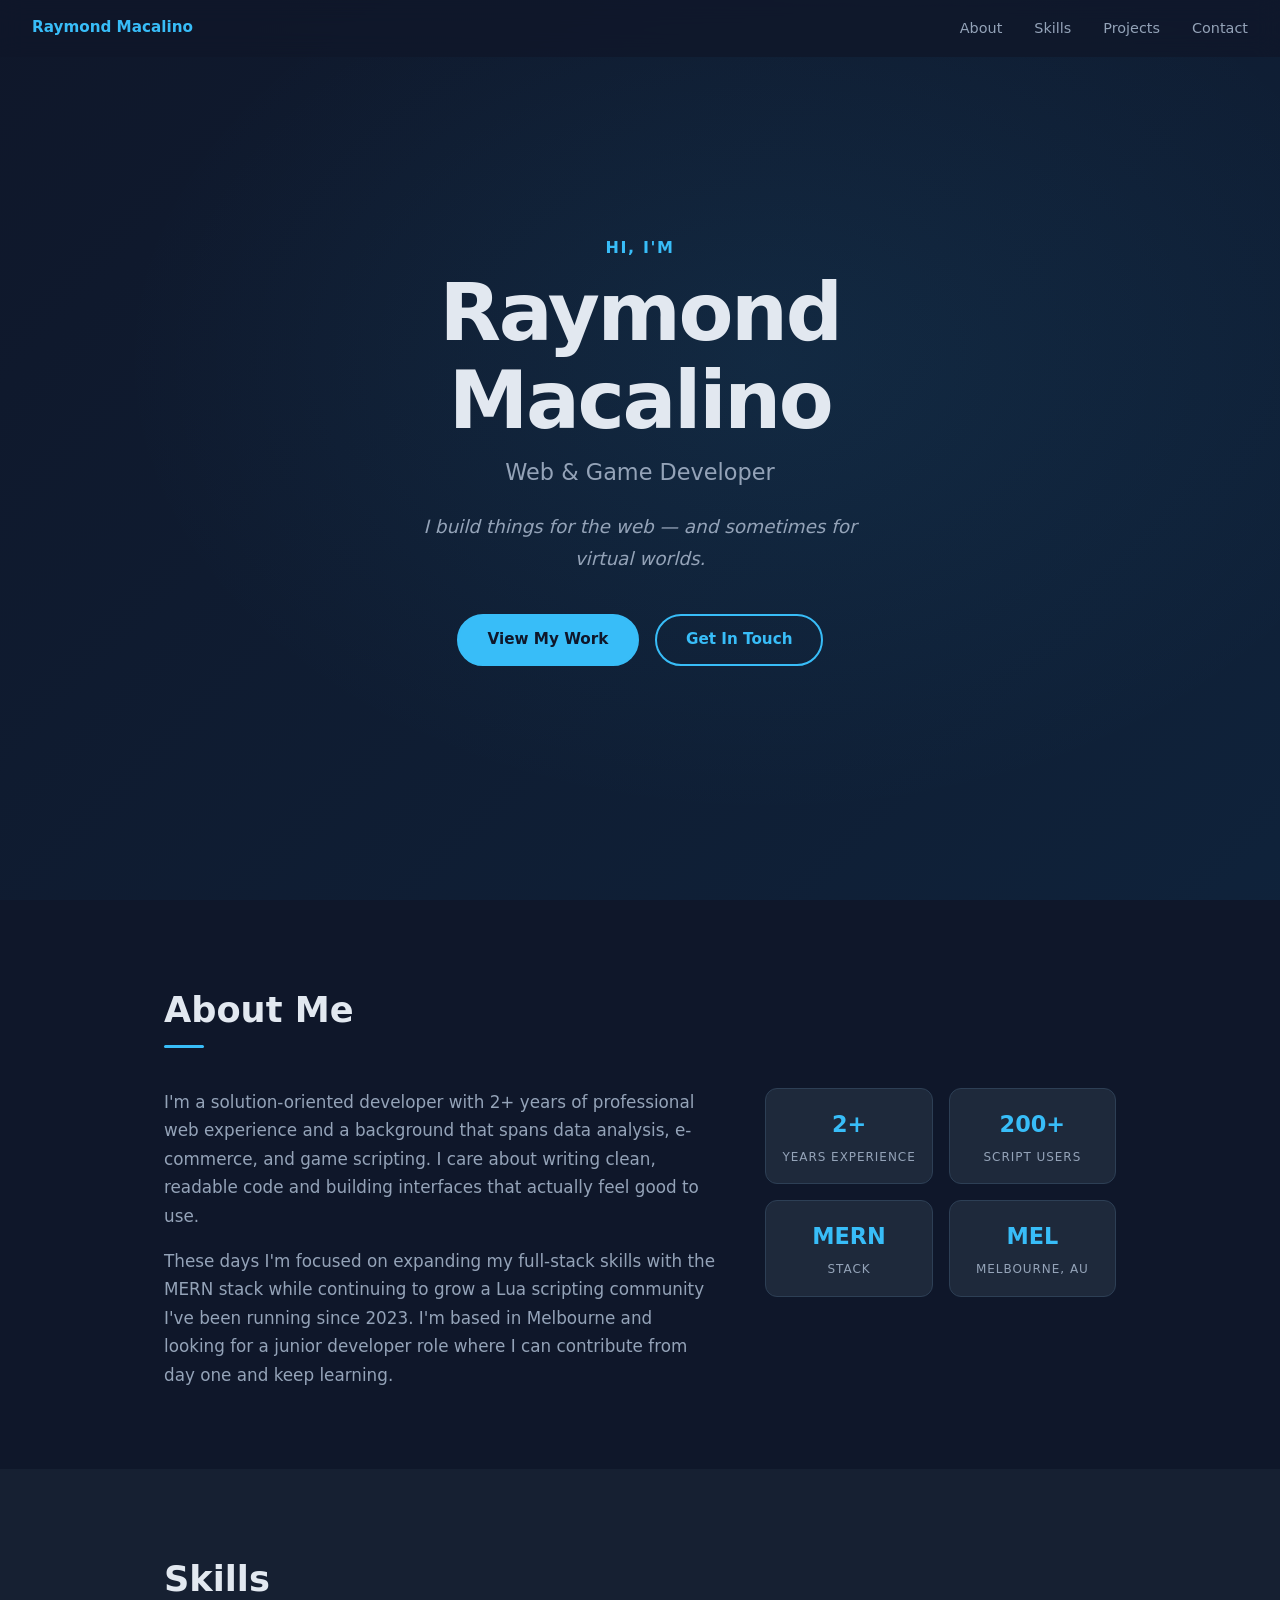
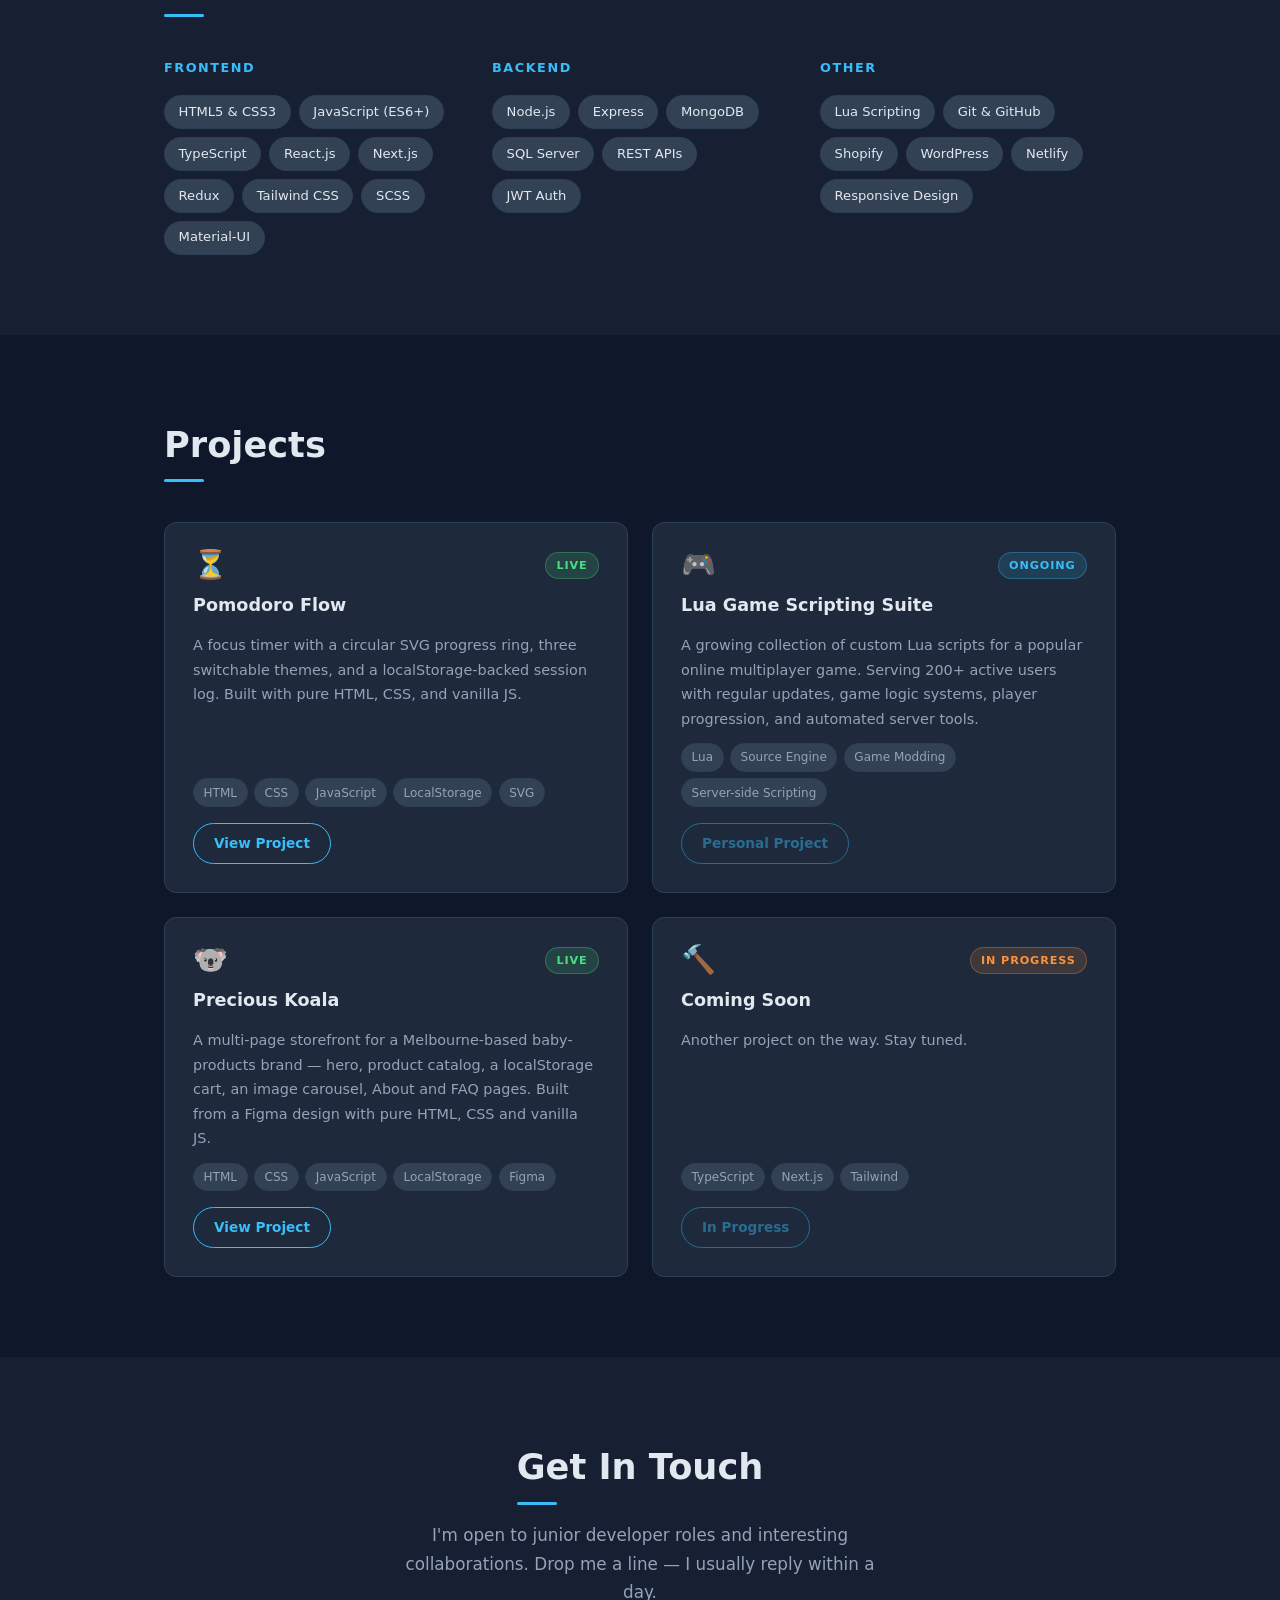
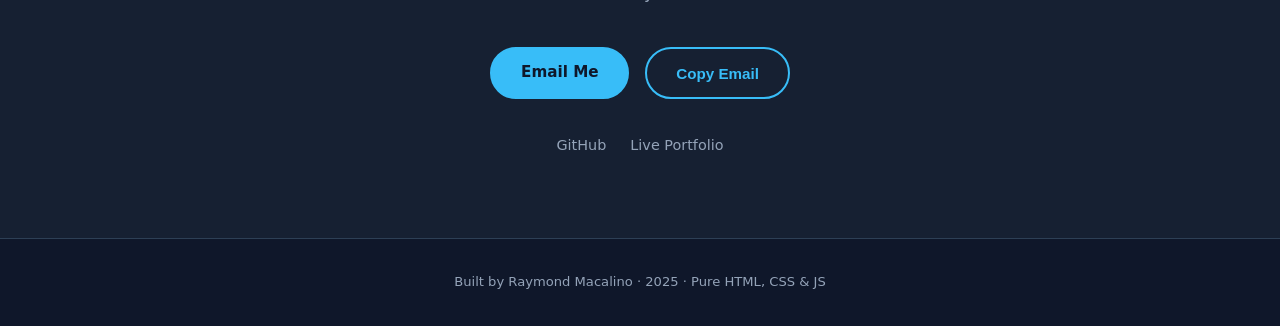
==== index.html @ 97b43cae "Add Precious Koala storefront to projects" ====
<!DOCTYPE html>
<html lang="en">
<head>
  <meta charset="UTF-8" />
  <meta name="viewport" content="width=device-width, initial-scale=1.0" />
  <title>Raymond Macalino — Web & Game Developer</title>
  <link rel="icon" href="data:image/svg+xml,<svg xmlns='http://www.w3.org/2000/svg' viewBox='0 0 100 100'><text y='.9em' font-size='90'>🚀</text></svg>" />
  <link rel="stylesheet" href="style.css" />
</head>
<body>

  <!-- ── Nav ── -->
  <nav id="navbar" aria-label="Primary navigation">
    <span id="nav-name" aria-hidden="true">Raymond Macalino</span>
    <ul role="list">
      <li><a href="#about">About</a></li>
      <li><a href="#skills">Skills</a></li>
      <li><a href="#projects">Projects</a></li>
      <li><a href="#contact">Contact</a></li>
    </ul>
  </nav>

  <!-- ── Hero ── -->
  <section id="hero" aria-label="Introduction">
    <div class="hero-content">
      <p class="hero-eyebrow">Hi, I'm</p>
      <h1>Raymond Macalino</h1>
      <p class="hero-role">Web &amp; Game Developer</p>
      <p class="hero-tagline">I build things for the web — and sometimes for virtual worlds.</p>
      <div class="hero-ctas">
        <a href="#projects" class="btn btn-primary">View My Work</a>
        <a href="#contact" class="btn btn-outline">Get In Touch</a>
      </div>
    </div>
  </section>

  <!-- ── About ── -->
  <section id="about" aria-label="About me">
    <div class="container">
      <h2 class="section-title">About Me</h2>
      <div class="about-grid reveal">
        <div class="about-text">
          <p>
            I'm a solution-oriented developer with 2+ years of professional web experience and a
            background that spans data analysis, e-commerce, and game scripting. I care about
            writing clean, readable code and building interfaces that actually feel good to use.
          </p>
          <p>
            These days I'm focused on expanding my full-stack skills with the MERN stack while
            continuing to grow a Lua scripting community I've been running since 2023. I'm based in
            Melbourne and looking for a junior developer role where I can contribute from day one
            and keep learning.
          </p>
        </div>
        <ul class="about-stats" role="list" aria-label="Quick facts">
          <li><span class="stat-value">2+</span><span class="stat-label">Years Experience</span></li>
          <li><span class="stat-value">200+</span><span class="stat-label">Script Users</span></li>
          <li><span class="stat-value">MERN</span><span class="stat-label">Stack</span></li>
          <li><span class="stat-value">MEL</span><span class="stat-label">Melbourne, AU</span></li>
        </ul>
      </div>
    </div>
  </section>

  <!-- ── Skills ── -->
  <section id="skills" aria-label="Technical skills">
    <div class="container">
      <h2 class="section-title">Skills</h2>
      <div class="skills-grid reveal-group">
        <div class="skill-group">
          <h3>Frontend</h3>
          <ul role="list">
            <li>HTML5 &amp; CSS3</li>
            <li>JavaScript (ES6+)</li>
            <li>TypeScript</li>
            <li>React.js</li>
            <li>Next.js</li>
            <li>Redux</li>
            <li>Tailwind CSS</li>
            <li>SCSS</li>
            <li>Material-UI</li>
          </ul>
        </div>
        <div class="skill-group">
          <h3>Backend</h3>
          <ul role="list">
            <li>Node.js</li>
            <li>Express</li>
            <li>MongoDB</li>
            <li>SQL Server</li>
            <li>REST APIs</li>
            <li>JWT Auth</li>
          </ul>
        </div>
        <div class="skill-group">
          <h3>Other</h3>
          <ul role="list">
            <li>Lua Scripting</li>
            <li>Git &amp; GitHub</li>
            <li>Shopify</li>
            <li>WordPress</li>
            <li>Netlify</li>
            <li>Responsive Design</li>
          </ul>
        </div>
      </div>
    </div>
  </section>

  <!-- ── Projects ── -->
  <section id="projects" aria-label="Projects">
    <div class="container">
      <h2 class="section-title">Projects</h2>
      <div class="projects-grid reveal-group">

        <article class="card" aria-label="Pomodoro Flow project">
          <div class="card-header">
            <span class="card-icon" aria-hidden="true">⏳</span>
            <span class="badge badge-live">Live</span>
          </div>
          <h3>Pomodoro Flow</h3>
          <p>A focus timer with a circular SVG progress ring, three switchable themes, and a
          localStorage-backed session log. Built with pure HTML, CSS, and vanilla JS.</p>
          <ul class="tags" role="list" aria-label="Technologies used">
            <li>HTML</li><li>CSS</li><li>JavaScript</li><li>LocalStorage</li><li>SVG</li>
          </ul>
          <a href="projects/pomodoro/index.html" class="btn btn-card" target="_blank" rel="noopener">
            View Project
          </a>
        </article>

        <article class="card" aria-label="Lua Game Scripting Suite project">
          <div class="card-header">
            <span class="card-icon" aria-hidden="true">🎮</span>
            <span class="badge badge-ongoing">Ongoing</span>
          </div>
          <h3>Lua Game Scripting Suite</h3>
          <p>A growing collection of custom Lua scripts for a popular online multiplayer game.
          Serving 200+ active users with regular updates, game logic systems, player progression,
          and automated server tools.</p>
          <ul class="tags" role="list" aria-label="Technologies used">
            <li>Lua</li><li>Source Engine</li><li>Game Modding</li><li>Server-side Scripting</li>
          </ul>
          <span class="btn btn-card btn-disabled" aria-disabled="true">Personal Project</span>
        </article>

        <article class="card" aria-label="Precious Koala project">
          <div class="card-header">
            <span class="card-icon" aria-hidden="true">🐨</span>
            <span class="badge badge-live">Live</span>
          </div>
          <h3>Precious Koala</h3>
          <p>A multi-page storefront for a Melbourne-based baby-products brand — hero, product catalog, a localStorage cart, an image carousel, About and FAQ pages. Built from a Figma design with pure HTML, CSS and vanilla JS.</p>
          <ul class="tags" role="list" aria-label="Technologies used">
            <li>HTML</li><li>CSS</li><li>JavaScript</li><li>LocalStorage</li><li>Figma</li>
          </ul>
          <a href="https://preciouskoala.netlify.app/" class="btn btn-card" target="_blank" rel="noopener">View Project</a>
        </article>

        <article class="card card-placeholder" aria-label="Coming soon project">
          <div class="card-header">
            <span class="card-icon" aria-hidden="true">🔨</span>
            <span class="badge badge-progress">In Progress</span>
          </div>
          <h3>Coming Soon</h3>
          <p>Another project on the way. Stay tuned.</p>
          <ul class="tags" role="list" aria-label="Technologies used">
            <li>TypeScript</li><li>Next.js</li><li>Tailwind</li>
          </ul>
          <span class="btn btn-card btn-disabled" aria-disabled="true">In Progress</span>
        </article>

      </div>
    </div>
  </section>

  <!-- ── Contact ── -->
  <section id="contact" aria-label="Contact">
    <div class="container contact-inner">
      <h2 class="section-title">Get In Touch</h2>
      <p class="contact-sub reveal">I'm open to junior developer roles and interesting collaborations.
      Drop me a line — I usually reply within a day.</p>
      <div class="contact-links">
        <a href="mailto:rjhaymacalino@gmail.com" class="btn btn-primary">
          Email Me
        </a>
        <button id="btn-copy-email" class="btn btn-outline" aria-label="Copy email address to clipboard">
          Copy Email
        </button>
      </div>
      <ul class="social-links" role="list">
        <li>
          <a href="https://github.com/rjmacalino" target="_blank" rel="noopener" aria-label="GitHub profile">
            GitHub
          </a>
        </li>
        <li>
          <a href="https://rjmacalino.netlify.app" target="_blank" rel="noopener" aria-label="Live portfolio">
            Live Portfolio
          </a>
        </li>
      </ul>
    </div>
  </section>

  <!-- ── Footer ── -->
  <footer>
    <p>Built by Raymond Macalino &middot; 2025 &middot; Pure HTML, CSS &amp; JS</p>
  </footer>

  <script src="script.js" defer></script>
</body>
</html>
---- style.css ----
/* ── Custom properties ── */
:root {
  --bg:        #0f172a;
  --bg-card:   #1e293b;
  --bg-card-2: #162032;
  --border:    #2d3f55;
  --text:      #e2e8f0;
  --subtext:   #94a3b8;
  --accent:    #38bdf8;
  --accent-dim:#0ea5e9;
  --success:   #4ade80;
  --warning:   #fb923c;
  --muted:     #334155;
  --radius:    0.75rem;
  --shadow:    0 4px 24px rgba(0, 0, 0, 0.4);
}

/* ── Reset ── */
*, *::before, *::after { box-sizing: border-box; margin: 0; padding: 0; }

html { scroll-behavior: smooth; }

body {
  background-color: var(--bg);
  color: var(--text);
  font-family: system-ui, -apple-system, sans-serif;
  line-height: 1.7;
  -webkit-font-smoothing: antialiased;
}

a { color: inherit; text-decoration: none; }
ul { list-style: none; }

/* ── Container ── */
.container {
  max-width: 1000px;
  margin: 0 auto;
  padding: 5rem 1.5rem;
}

/* ── Nav ── */
#navbar {
  position: fixed;
  top: 0;
  left: 0;
  right: 0;
  z-index: 100;
  display: flex;
  align-items: center;
  justify-content: space-between;
  padding: 0.9rem 2rem;
  background: rgba(15, 23, 42, 0.8);
  backdrop-filter: blur(12px);
  border-bottom: 1px solid transparent;
  transition: border-color 0.3s;
}

#navbar.scrolled {
  border-color: var(--border);
}

#nav-name {
  font-weight: 700;
  font-size: 0.95rem;
  color: var(--accent);
  opacity: 0;
  transform: translateY(-4px);
  transition: opacity 0.3s, transform 0.3s;
  pointer-events: none;
}

#nav-name.visible {
  opacity: 1;
  transform: translateY(0);
}

#navbar ul {
  display: flex;
  gap: 2rem;
}

#navbar a {
  font-size: 0.9rem;
  color: var(--subtext);
  font-weight: 500;
  transition: color 0.2s;
  position: relative;
}

#navbar a::after {
  content: '';
  position: absolute;
  bottom: -2px;
  left: 0;
  width: 0;
  height: 2px;
  background: var(--accent);
  transition: width 0.2s;
}

#navbar a:hover,
#navbar a.active {
  color: var(--accent);
}

#navbar a.active::after,
#navbar a:hover::after {
  width: 100%;
}

/* ── Hero ── */
#hero {
  min-height: 100vh;
  display: flex;
  align-items: center;
  justify-content: center;
  text-align: center;
  padding: 2rem 1.5rem;
  background: linear-gradient(-45deg, #0f172a, #0c1a30, #0f2640, #0f172a);
  background-size: 400% 400%;
  animation: gradientShift 12s ease infinite;
  position: relative;
  overflow: hidden;
}

#hero::before {
  content: '';
  position: absolute;
  inset: 0;
  background: radial-gradient(ellipse at 60% 40%, rgba(56, 189, 248, 0.08) 0%, transparent 60%);
  pointer-events: none;
}

@keyframes gradientShift {
  0%   { background-position: 0% 50%; }
  50%  { background-position: 100% 50%; }
  100% { background-position: 0% 50%; }
}

.hero-content {
  max-width: 680px;
  position: relative;
}

.hero-eyebrow {
  color: var(--accent);
  font-size: 1rem;
  font-weight: 600;
  letter-spacing: 0.1em;
  text-transform: uppercase;
  margin-bottom: 0.5rem;
}

#hero h1 {
  font-size: clamp(2.5rem, 8vw, 5rem);
  font-weight: 800;
  letter-spacing: -0.03em;
  line-height: 1.1;
  margin-bottom: 0.5rem;
}

.hero-role {
  font-size: clamp(1rem, 3vw, 1.4rem);
  color: var(--subtext);
  font-weight: 500;
  margin-bottom: 1.25rem;
}

.hero-tagline {
  font-size: clamp(0.95rem, 2.5vw, 1.15rem);
  color: var(--subtext);
  max-width: 480px;
  margin: 0 auto 2.5rem;
  font-style: italic;
}

.hero-ctas {
  display: flex;
  gap: 1rem;
  justify-content: center;
  flex-wrap: wrap;
}

/* ── Buttons ── */
.btn {
  display: inline-block;
  padding: 0.7rem 1.8rem;
  border-radius: 2rem;
  font-size: 0.95rem;
  font-weight: 600;
  cursor: pointer;
  border: 2px solid transparent;
  transition: transform 0.15s, box-shadow 0.2s, background 0.2s, color 0.2s, border-color 0.2s;
}

.btn-primary {
  background: var(--accent);
  color: #0f172a;
  border-color: var(--accent);
}

.btn-primary:hover {
  background: var(--accent-dim);
  border-color: var(--accent-dim);
  transform: translateY(-2px);
  box-shadow: 0 6px 20px rgba(56, 189, 248, 0.3);
}

.btn-outline {
  background: transparent;
  color: var(--accent);
  border-color: var(--accent);
}

.btn-outline:hover {
  background: rgba(56, 189, 248, 0.1);
  transform: translateY(-2px);
}

.btn:focus-visible {
  outline: 3px solid var(--accent);
  outline-offset: 3px;
}

/* ── Section titles ── */
.section-title {
  font-size: clamp(1.5rem, 4vw, 2.2rem);
  font-weight: 700;
  margin-bottom: 3rem;
  position: relative;
  display: inline-block;
}

.section-title::after {
  content: '';
  position: absolute;
  left: 0;
  bottom: -8px;
  width: 40px;
  height: 3px;
  background: var(--accent);
  border-radius: 2px;
}

/* ── About ── */
#about { background: var(--bg); }

.about-grid {
  display: grid;
  grid-template-columns: 1fr auto;
  gap: 3rem;
  align-items: start;
}

.about-text p {
  color: var(--subtext);
  margin-bottom: 1rem;
  font-size: 1.05rem;
}

.about-text p:last-child { margin-bottom: 0; }

.about-stats {
  display: grid;
  grid-template-columns: 1fr 1fr;
  gap: 1rem;
  min-width: 240px;
}

.about-stats li {
  background: var(--bg-card);
  border: 1px solid var(--border);
  border-radius: var(--radius);
  padding: 1rem;
  text-align: center;
  display: flex;
  flex-direction: column;
  gap: 0.25rem;
}

.stat-value {
  font-size: 1.4rem;
  font-weight: 800;
  color: var(--accent);
}

.stat-label {
  font-size: 0.75rem;
  color: var(--subtext);
  text-transform: uppercase;
  letter-spacing: 0.08em;
}

/* ── Skills ── */
#skills { background: var(--bg-card-2); }

.skills-grid {
  display: grid;
  grid-template-columns: repeat(3, 1fr);
  gap: 2rem;
}

.skill-group h3 {
  font-size: 0.8rem;
  font-weight: 700;
  text-transform: uppercase;
  letter-spacing: 0.12em;
  color: var(--accent);
  margin-bottom: 1rem;
}

.skill-group ul {
  display: flex;
  flex-wrap: wrap;
  gap: 0.5rem;
}

.skill-group li {
  background: var(--muted);
  color: var(--text);
  padding: 0.3rem 0.85rem;
  border-radius: 2rem;
  font-size: 0.82rem;
  font-weight: 500;
  border: 1px solid var(--border);
  transition: background 0.2s, color 0.2s, border-color 0.2s, transform 0.15s;
  cursor: default;
}

.skill-group li:hover {
  background: rgba(56, 189, 248, 0.15);
  color: var(--accent);
  border-color: var(--accent);
  transform: translateY(-1px);
}

/* ── Projects ── */
#projects { background: var(--bg); }

.projects-grid {
  display: grid;
  grid-template-columns: repeat(2, 1fr);
  gap: 1.5rem;
}

.card {
  background: var(--bg-card);
  border: 1px solid var(--border);
  border-radius: var(--radius);
  padding: 1.75rem;
  display: flex;
  flex-direction: column;
  gap: 0.75rem;
  transition: transform 0.2s, box-shadow 0.2s, border-color 0.2s;
}

.card:not(.card-placeholder):hover {
  transform: translateY(-4px);
  box-shadow: var(--shadow);
  border-color: var(--accent);
}

.card-placeholder {
  opacity: 0.5;
}

.card-header {
  display: flex;
  align-items: center;
  justify-content: space-between;
}

.card-icon {
  font-size: 1.75rem;
  line-height: 1;
}

.badge {
  font-size: 0.7rem;
  font-weight: 700;
  text-transform: uppercase;
  letter-spacing: 0.08em;
  padding: 0.2rem 0.65rem;
  border-radius: 2rem;
}

.badge-live     { background: rgba(74, 222, 128, 0.15); color: var(--success); border: 1px solid rgba(74, 222, 128, 0.3); }
.badge-ongoing  { background: rgba(56, 189, 248, 0.15); color: var(--accent);  border: 1px solid rgba(56, 189, 248, 0.3); }
.badge-progress { background: rgba(251, 146, 60, 0.15); color: var(--warning); border: 1px solid rgba(251, 146, 60, 0.3); }

.card h3 {
  font-size: 1.1rem;
  font-weight: 700;
}

.card p {
  font-size: 0.9rem;
  color: var(--subtext);
  flex: 1;
}

.tags {
  display: flex;
  flex-wrap: wrap;
  gap: 0.4rem;
}

.tags li {
  font-size: 0.75rem;
  padding: 0.2rem 0.6rem;
  background: var(--muted);
  border-radius: 2rem;
  color: var(--subtext);
  border: 1px solid var(--border);
}

.btn-card {
  align-self: flex-start;
  padding: 0.5rem 1.25rem;
  font-size: 0.85rem;
  background: transparent;
  color: var(--accent);
  border: 1.5px solid var(--accent);
  border-radius: 2rem;
  font-weight: 600;
  cursor: pointer;
  transition: background 0.2s, transform 0.15s;
  margin-top: 0.25rem;
}

.btn-card:hover {
  background: rgba(56, 189, 248, 0.1);
  transform: translateY(-1px);
}

.btn-card:focus-visible {
  outline: 3px solid var(--accent);
  outline-offset: 3px;
}

.btn-disabled {
  opacity: 0.45;
  cursor: not-allowed;
  pointer-events: none;
}

/* ── Contact ── */
#contact { background: var(--bg-card-2); }

.contact-inner {
  text-align: center;
}

.contact-sub {
  color: var(--subtext);
  font-size: 1.05rem;
  max-width: 480px;
  margin: -1.5rem auto 2.5rem;
}

.contact-links {
  display: flex;
  gap: 1rem;
  justify-content: center;
  flex-wrap: wrap;
  margin-bottom: 2rem;
}

.social-links {
  display: flex;
  gap: 1.5rem;
  justify-content: center;
}

.social-links a {
  color: var(--subtext);
  font-size: 0.9rem;
  font-weight: 500;
  border-bottom: 1px solid transparent;
  transition: color 0.2s, border-color 0.2s;
  padding-bottom: 2px;
}

.social-links a:hover {
  color: var(--accent);
  border-color: var(--accent);
}

/* ── Footer ── */
footer {
  text-align: center;
  padding: 2rem 1.5rem;
  color: var(--subtext);
  font-size: 0.82rem;
  border-top: 1px solid var(--border);
}

/* ── Scroll-in animations ── */
.reveal {
  opacity: 0;
  transform: translateY(24px);
  transition: opacity 0.55s ease, transform 0.55s ease;
}

.reveal.visible {
  opacity: 1;
  transform: translateY(0);
}

/* stagger children inside a group */
.reveal-group > * {
  opacity: 0;
  transform: translateY(20px);
  transition: opacity 0.45s ease, transform 0.45s ease;
}

.reveal-group.visible > *:nth-child(1) { opacity: 1; transform: none; transition-delay: 0s; }
.reveal-group.visible > *:nth-child(2) { opacity: 1; transform: none; transition-delay: 0.08s; }
.reveal-group.visible > *:nth-child(3) { opacity: 1; transform: none; transition-delay: 0.16s; }
.reveal-group.visible > *:nth-child(4) { opacity: 1; transform: none; transition-delay: 0.24s; }

/* ── Responsive ── */
@media (max-width: 700px) {
  .about-grid {
    grid-template-columns: 1fr;
  }

  .about-stats {
    min-width: unset;
    width: 100%;
  }

  .skills-grid {
    grid-template-columns: 1fr;
    gap: 1.5rem;
  }

  .projects-grid {
    grid-template-columns: 1fr;
  }

  #navbar ul {
    gap: 1.2rem;
  }
}

@media (max-width: 400px) {
  #navbar ul {
    gap: 0.8rem;
    font-size: 0.8rem;
  }
}
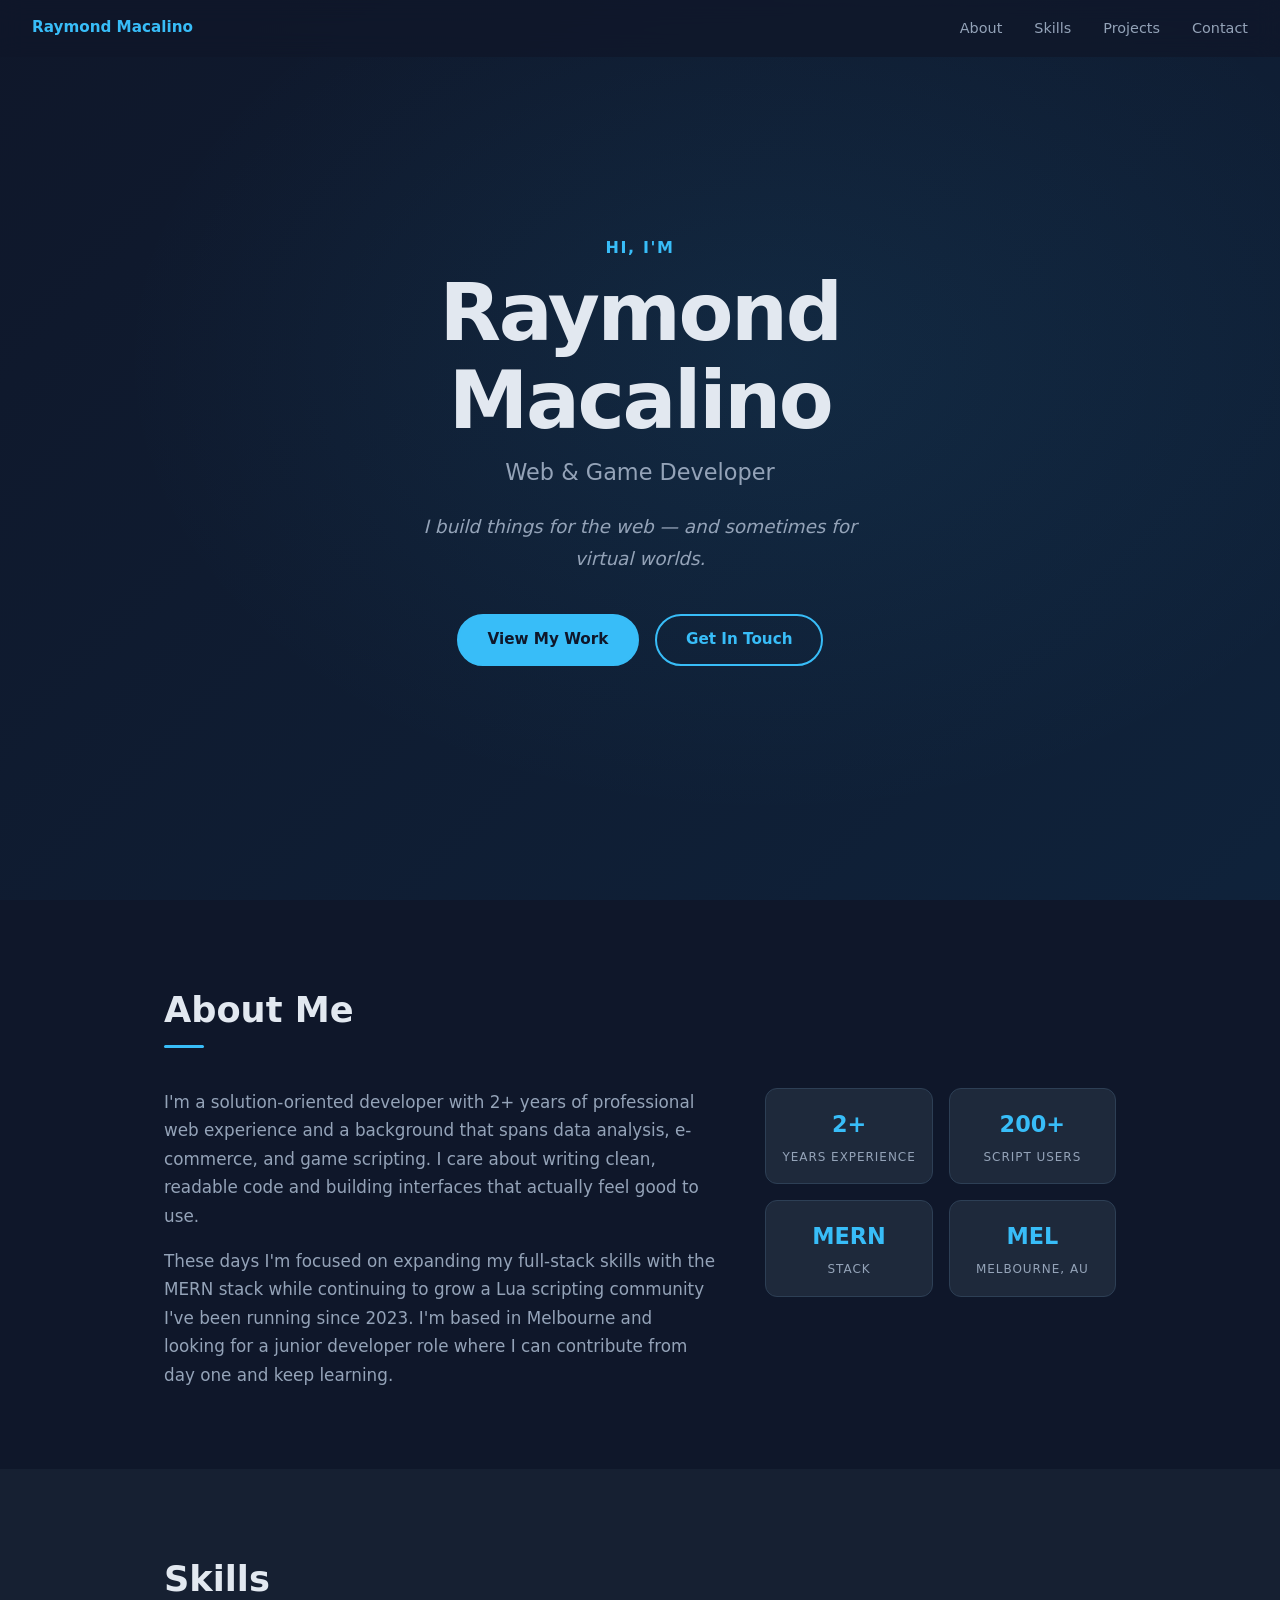
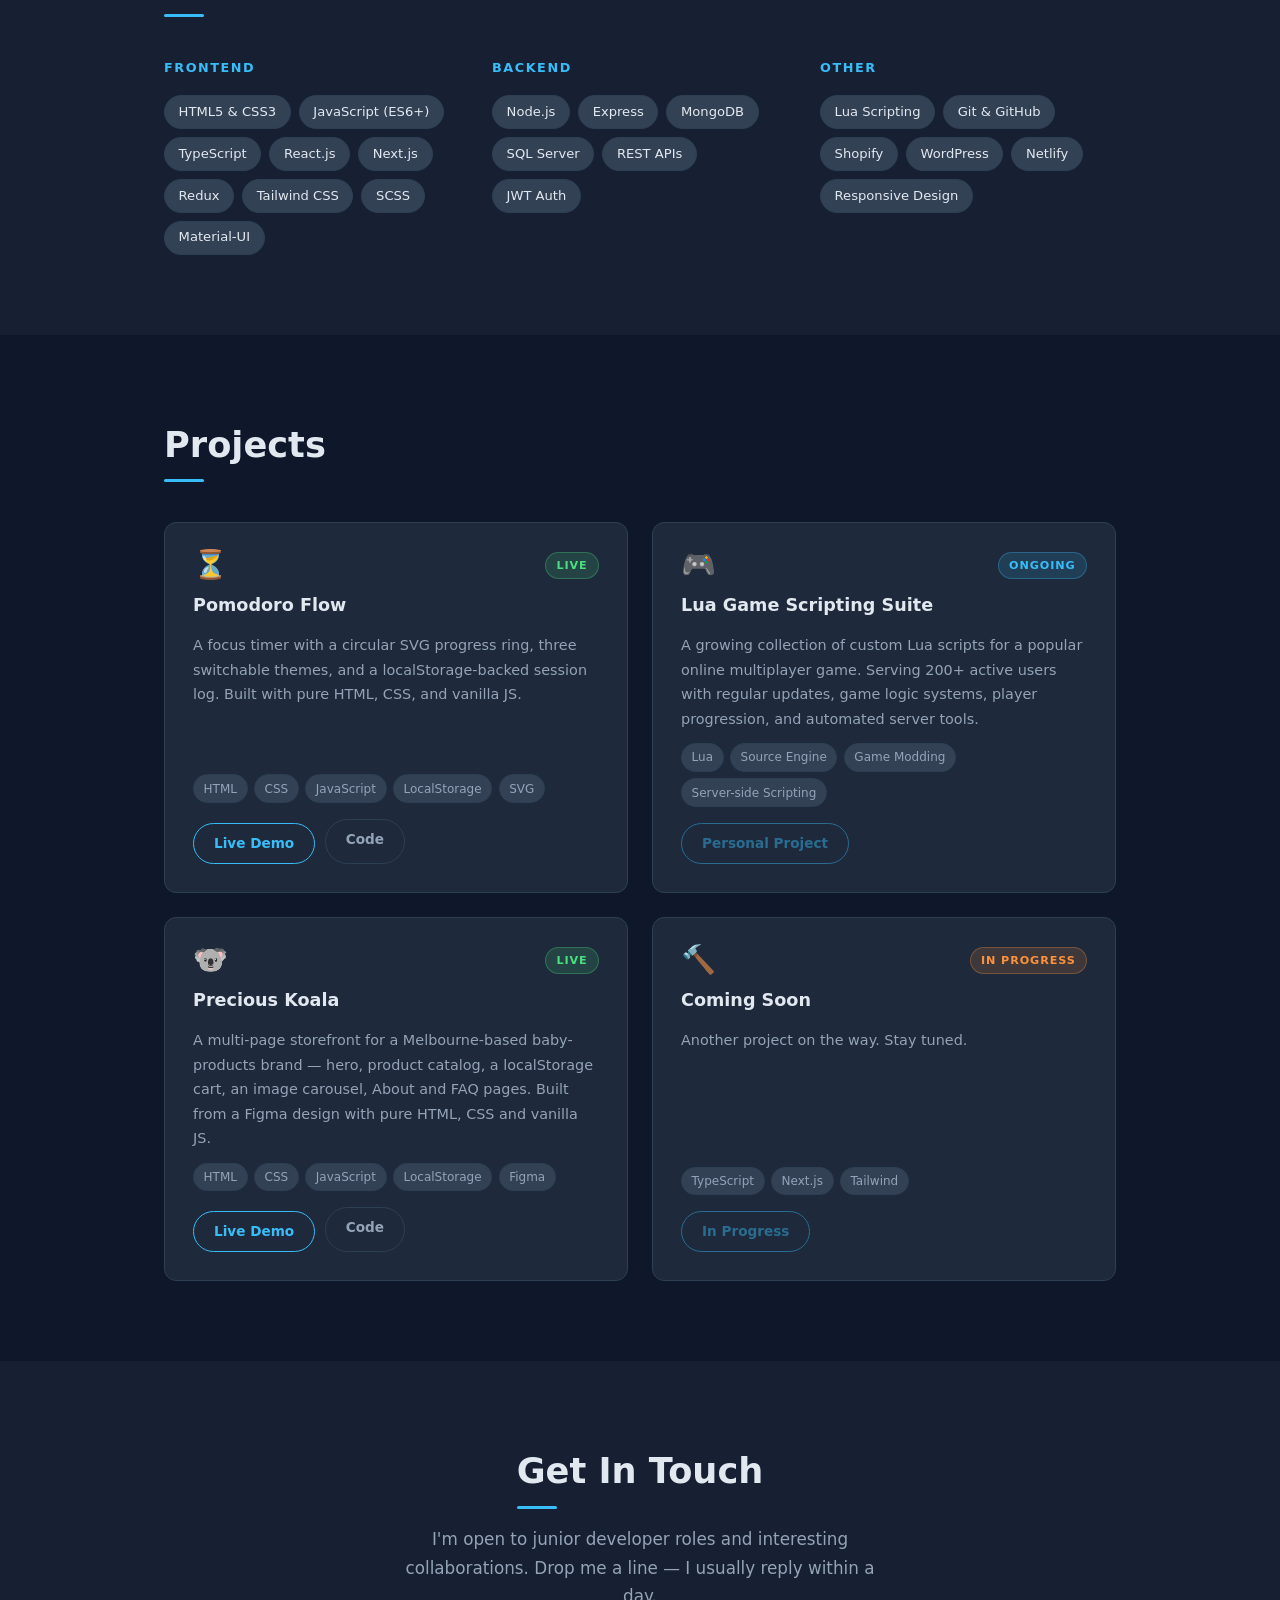
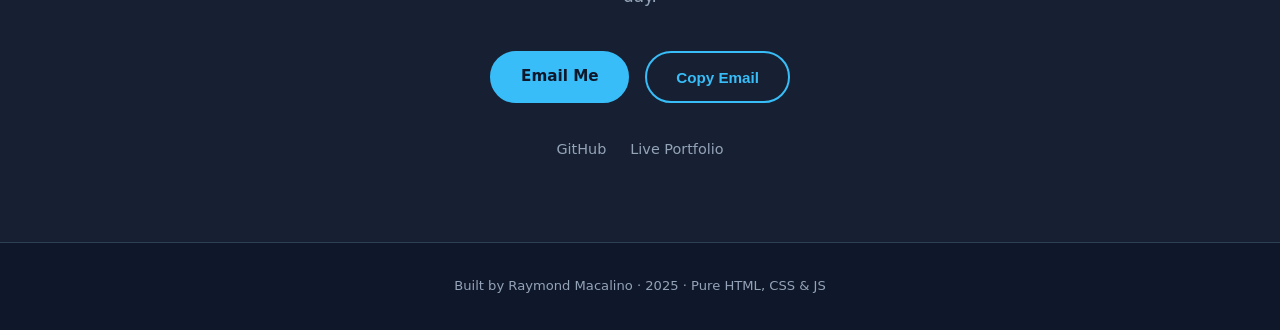
==== commit ba4f3fd1: "Add GitHub code links to project cards" ====
--- a/index.html
+++ b/index.html
@@ -124,9 +124,10 @@
           <ul class="tags" role="list" aria-label="Technologies used">
             <li>HTML</li><li>CSS</li><li>JavaScript</li><li>LocalStorage</li><li>SVG</li>
           </ul>
-          <a href="projects/pomodoro/index.html" class="btn btn-card" target="_blank" rel="noopener">
-            View Project
-          </a>
+          <div class="card-actions">
+            <a href="projects/pomodoro/index.html" class="btn btn-card" target="_blank" rel="noopener">Live Demo</a>
+            <a href="https://github.com/rjmacalino/portfolio/tree/main/projects/pomodoro" class="btn btn-code" target="_blank" rel="noopener">Code</a>
+          </div>
         </article>
 
         <article class="card" aria-label="Lua Game Scripting Suite project">
@@ -154,7 +155,10 @@
           <ul class="tags" role="list" aria-label="Technologies used">
             <li>HTML</li><li>CSS</li><li>JavaScript</li><li>LocalStorage</li><li>Figma</li>
           </ul>
-          <a href="https://preciouskoala.netlify.app/" class="btn btn-card" target="_blank" rel="noopener">View Project</a>
+          <div class="card-actions">
+            <a href="https://preciouskoala.netlify.app/" class="btn btn-card" target="_blank" rel="noopener">Live Demo</a>
+            <a href="https://github.com/rjmacalino/precious-koala" class="btn btn-code" target="_blank" rel="noopener">Code</a>
+          </div>
         </article>
 
         <article class="card card-placeholder" aria-label="Coming soon project">
--- a/style.css
+++ b/style.css
@@ -444,6 +444,35 @@
   pointer-events: none;
 }
 
+/* ── Card actions: Live Demo + Code ── */
+.card-actions {
+  display: flex;
+  gap: 0.6rem;
+  margin-top: 0.25rem;
+  flex-wrap: wrap;
+}
+.btn-code {
+  padding: 0.5rem 1.25rem;
+  font-size: 0.85rem;
+  background: transparent;
+  color: var(--subtext);
+  border: 1.5px solid var(--border);
+  border-radius: 2rem;
+  font-weight: 600;
+  cursor: pointer;
+  transition: background 0.2s, color 0.2s, border-color 0.2s, transform 0.15s;
+}
+.btn-code:hover {
+  color: var(--accent);
+  border-color: var(--accent);
+  background: rgba(56, 189, 248, 0.08);
+  transform: translateY(-1px);
+}
+.btn-code:focus-visible {
+  outline: 3px solid var(--accent);
+  outline-offset: 3px;
+}
+
 /* ── Contact ── */
 #contact { background: var(--bg-card-2); }
 
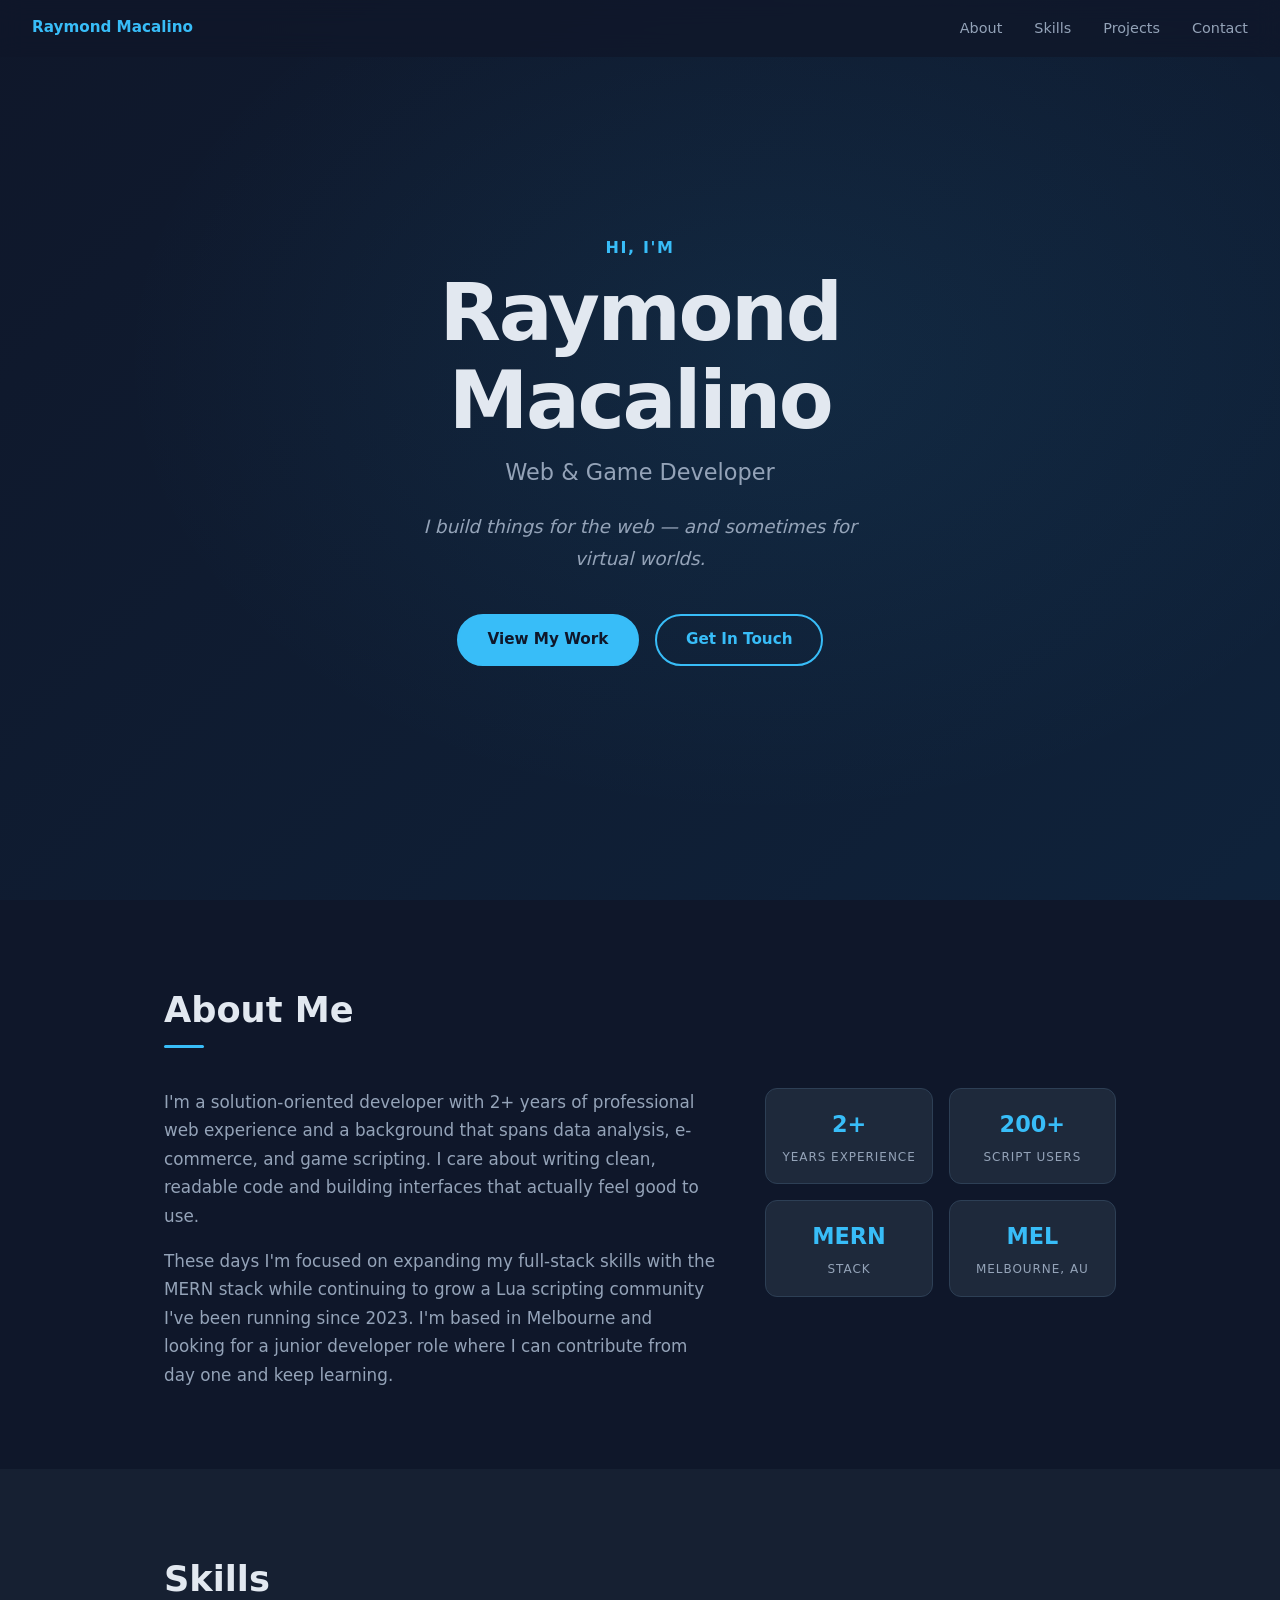
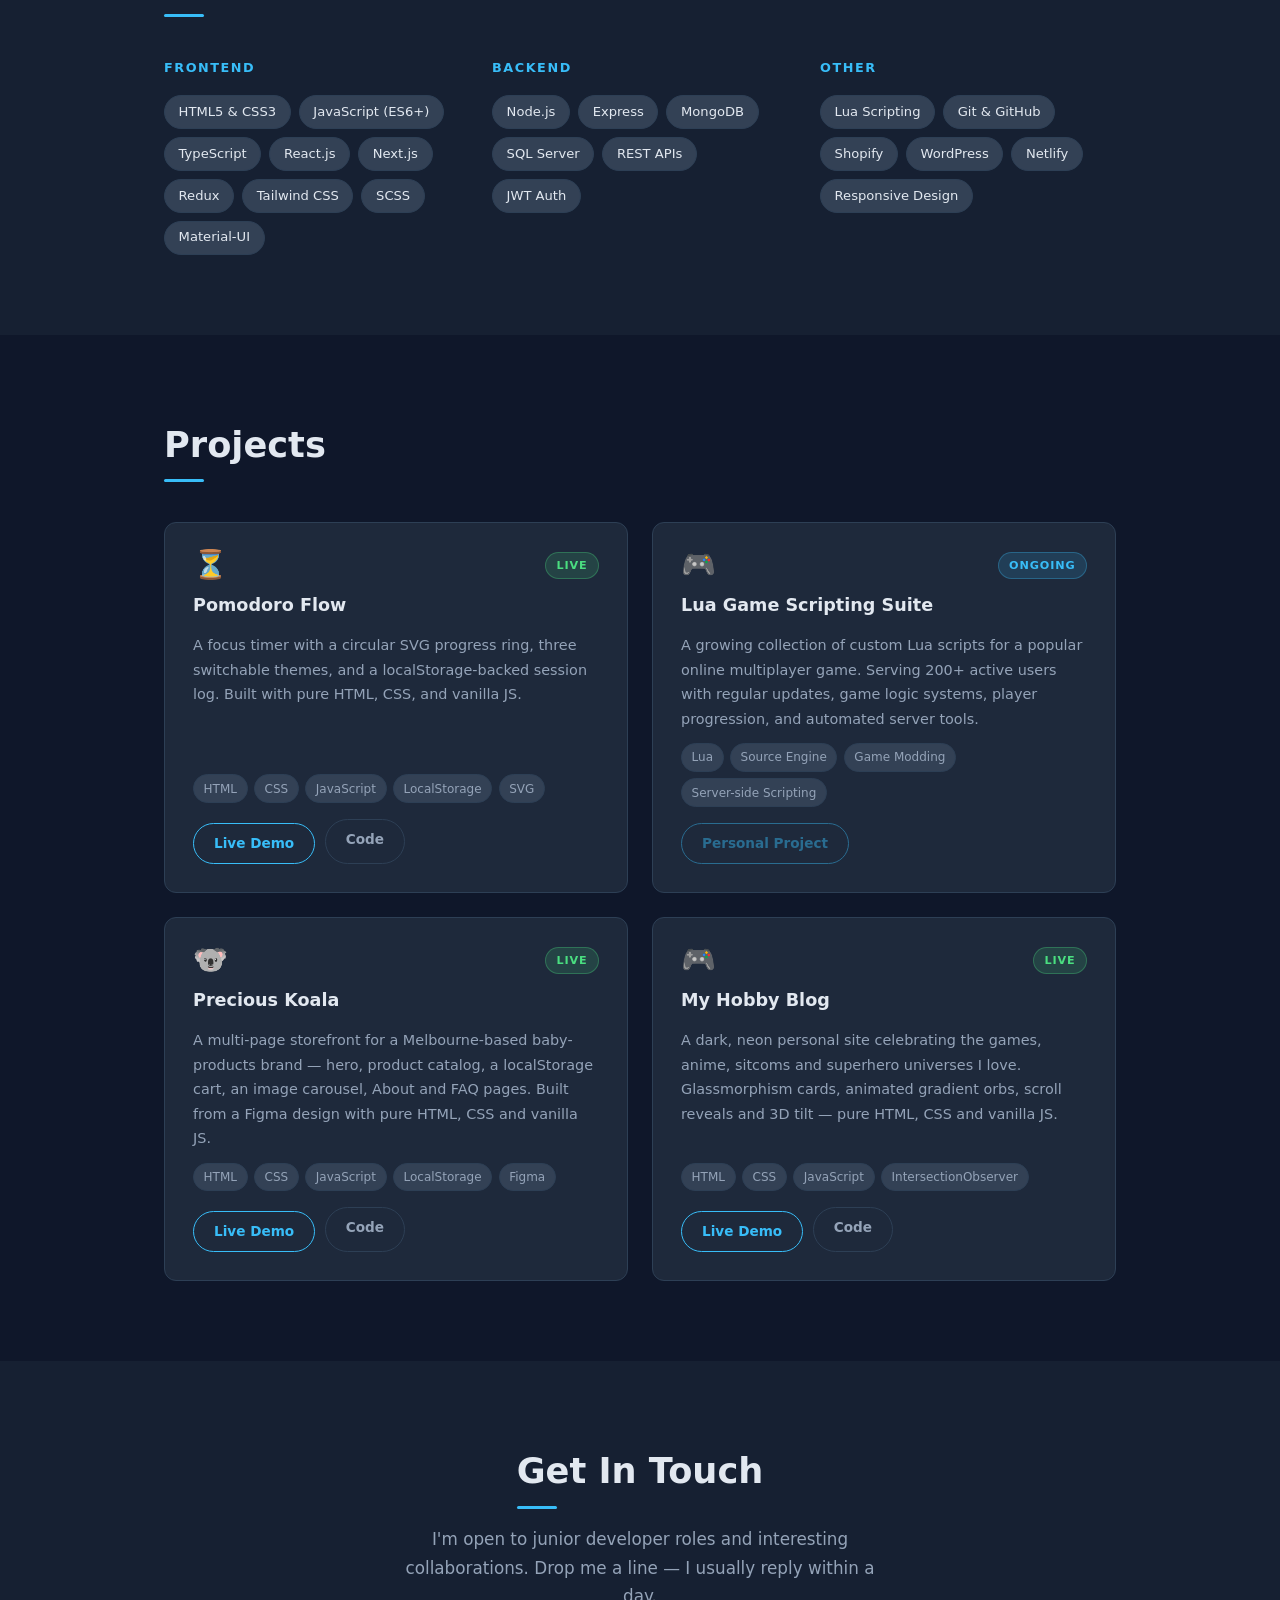
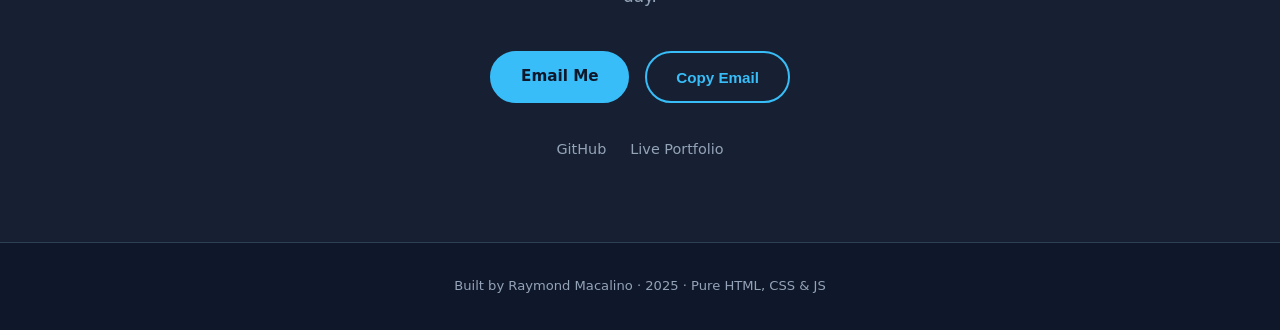
==== commit 447ff2b3: "Add hobby blog to projects" ====
--- a/index.html
+++ b/index.html
@@ -161,17 +161,20 @@
           </div>
         </article>
 
-        <article class="card card-placeholder" aria-label="Coming soon project">
-          <div class="card-header">
-            <span class="card-icon" aria-hidden="true">🔨</span>
-            <span class="badge badge-progress">In Progress</span>
-          </div>
-          <h3>Coming Soon</h3>
-          <p>Another project on the way. Stay tuned.</p>
-          <ul class="tags" role="list" aria-label="Technologies used">
-            <li>TypeScript</li><li>Next.js</li><li>Tailwind</li>
-          </ul>
-          <span class="btn btn-card btn-disabled" aria-disabled="true">In Progress</span>
+        <article class="card" aria-label="Personal hobby blog project">
+          <div class="card-header">
+            <span class="card-icon" aria-hidden="true">🎮</span>
+            <span class="badge badge-live">Live</span>
+          </div>
+          <h3>My Hobby Blog</h3>
+          <p>A dark, neon personal site celebrating the games, anime, sitcoms and superhero universes I love. Glassmorphism cards, animated gradient orbs, scroll reveals and 3D tilt — pure HTML, CSS and vanilla JS.</p>
+          <ul class="tags" role="list" aria-label="Technologies used">
+            <li>HTML</li><li>CSS</li><li>JavaScript</li><li>IntersectionObserver</li>
+          </ul>
+          <div class="card-actions">
+            <a href="https://aboutmeblog.netlify.app/" class="btn btn-card" target="_blank" rel="noopener">Live Demo</a>
+            <a href="https://github.com/rjmacalino/blog" class="btn btn-code" target="_blank" rel="noopener">Code</a>
+          </div>
         </article>
 
       </div>
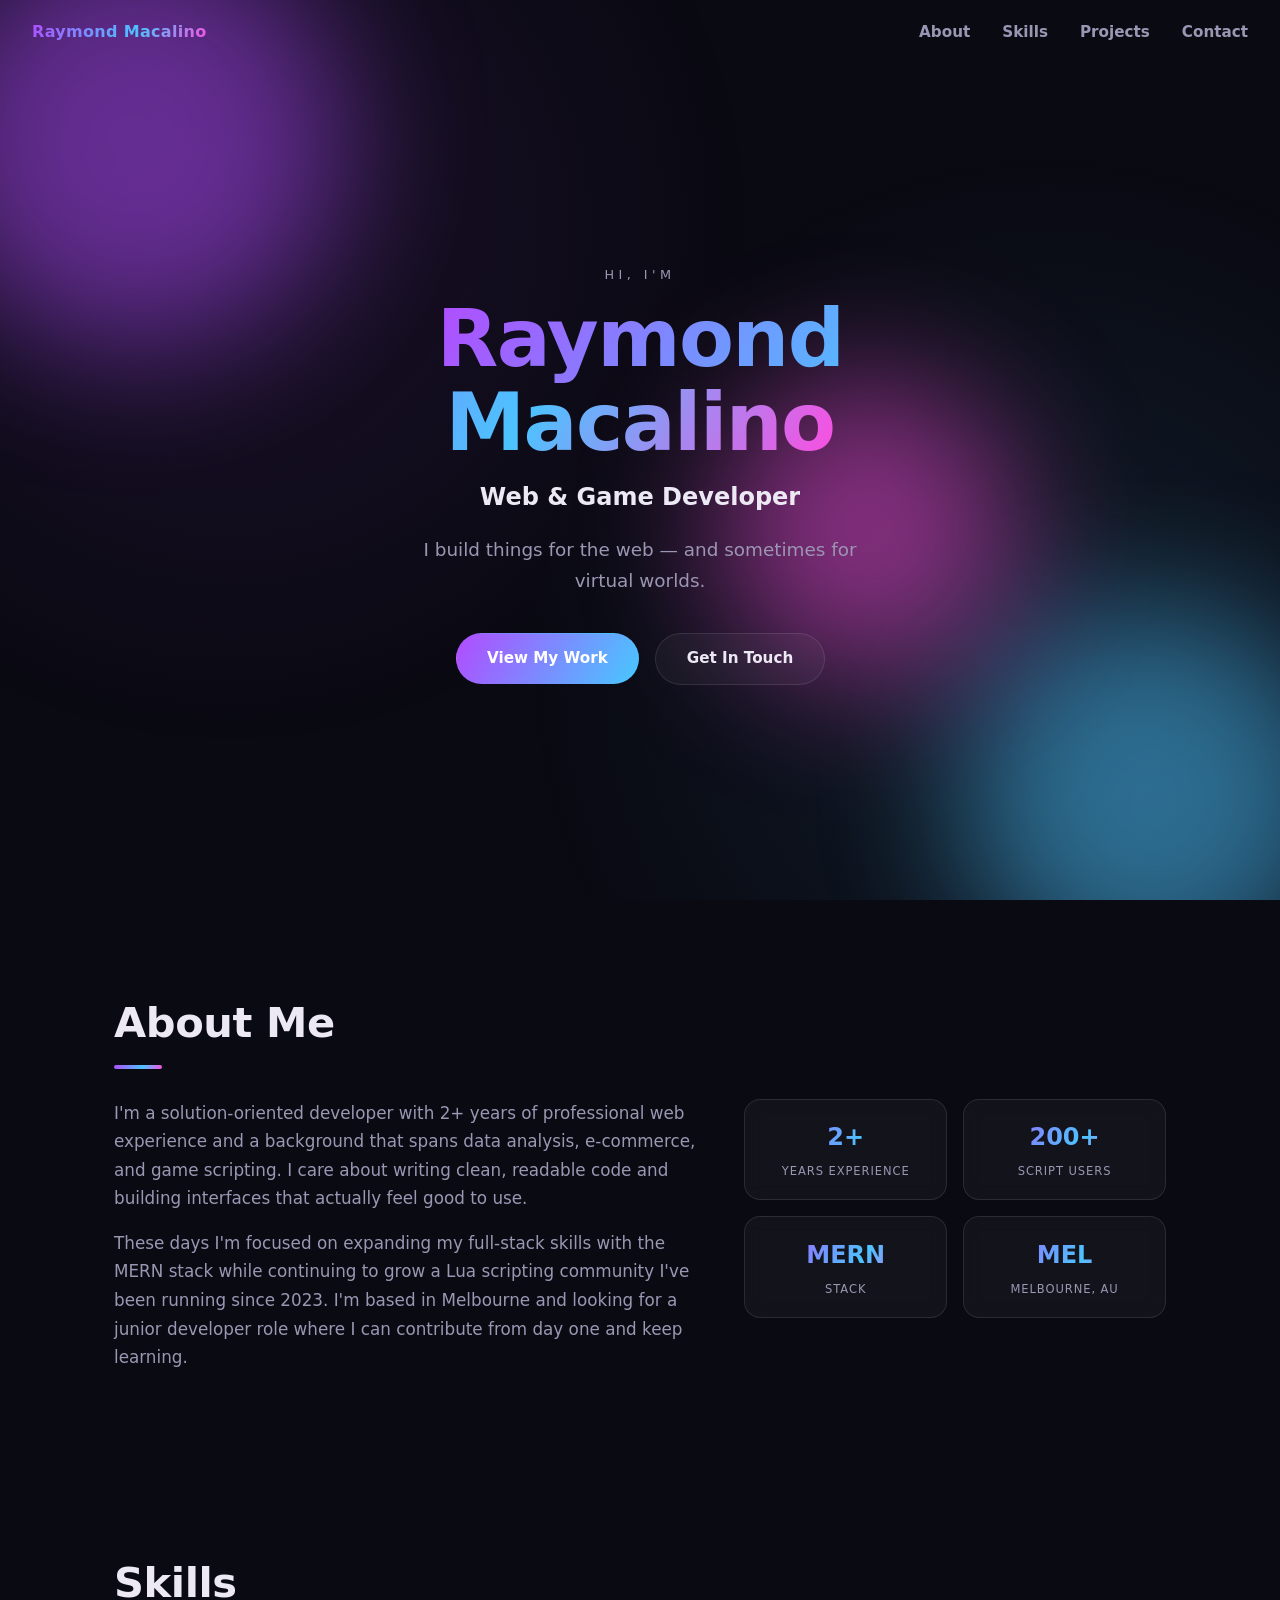
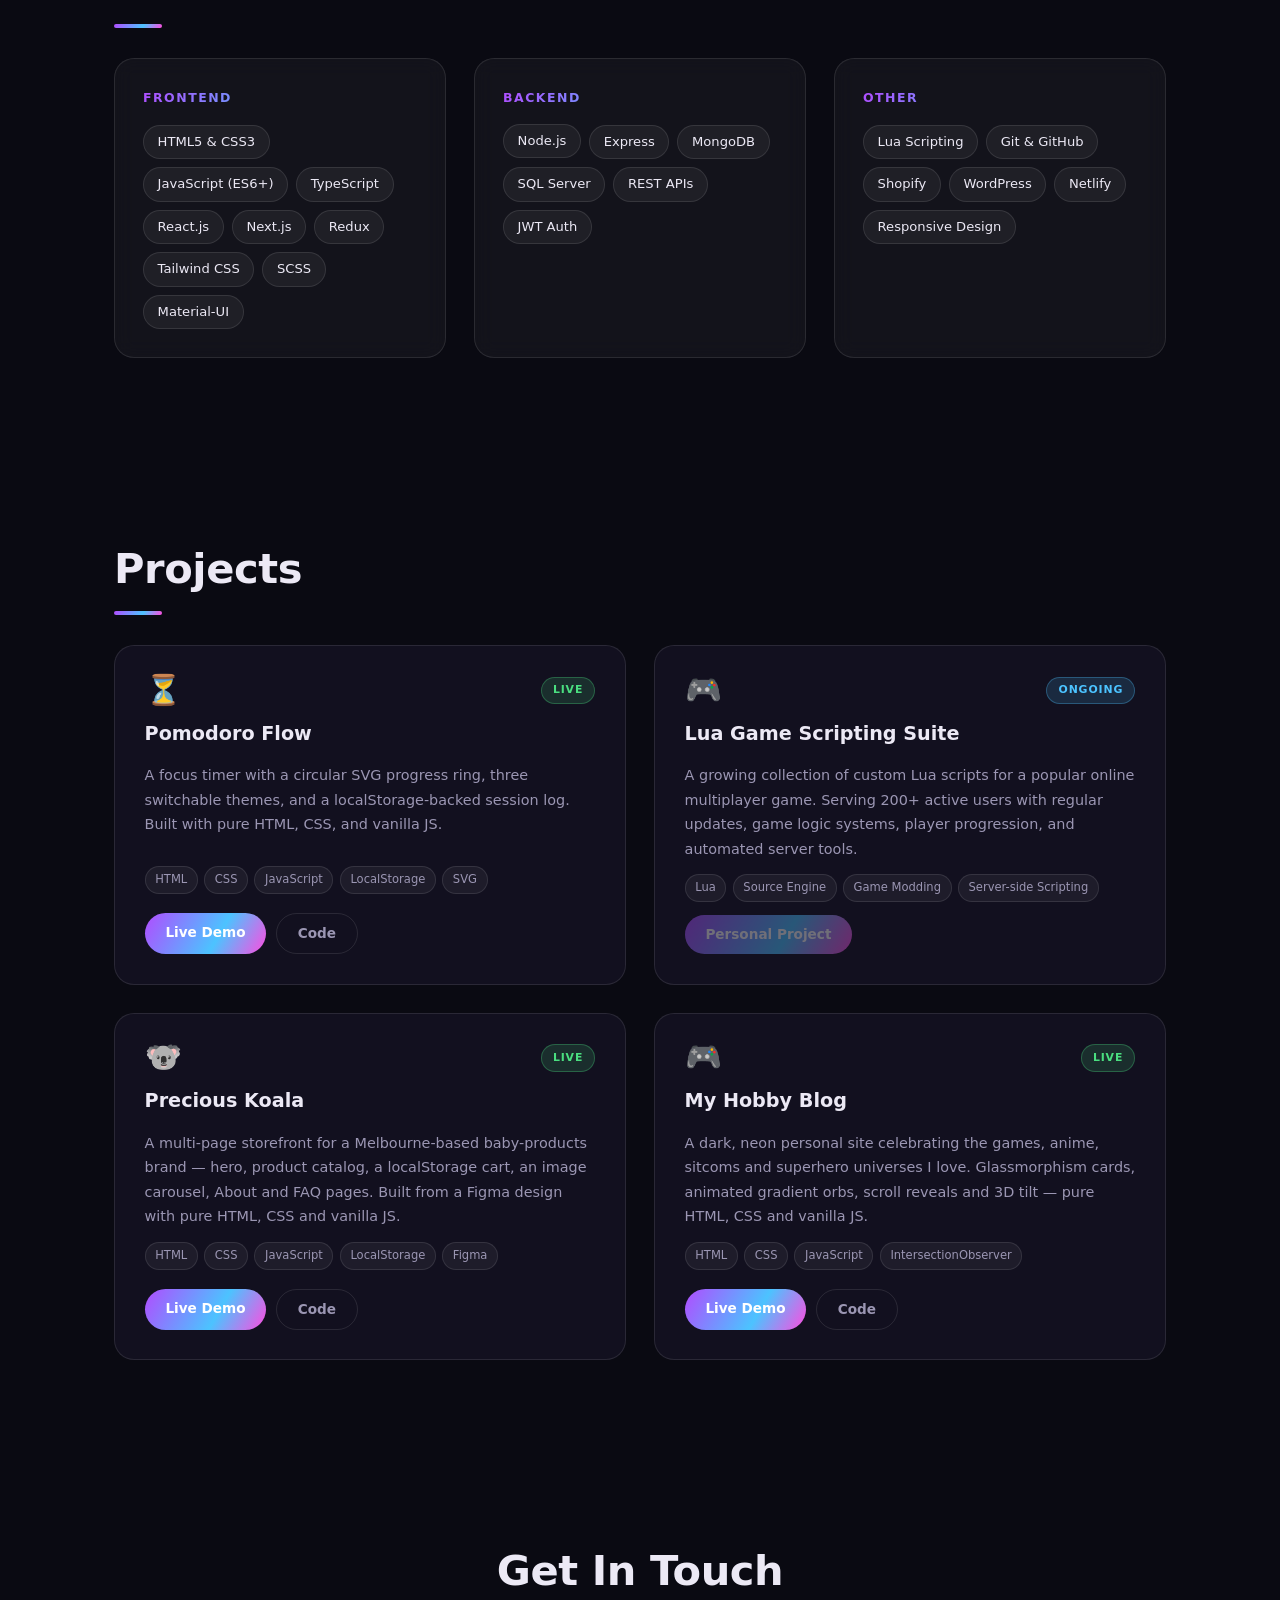
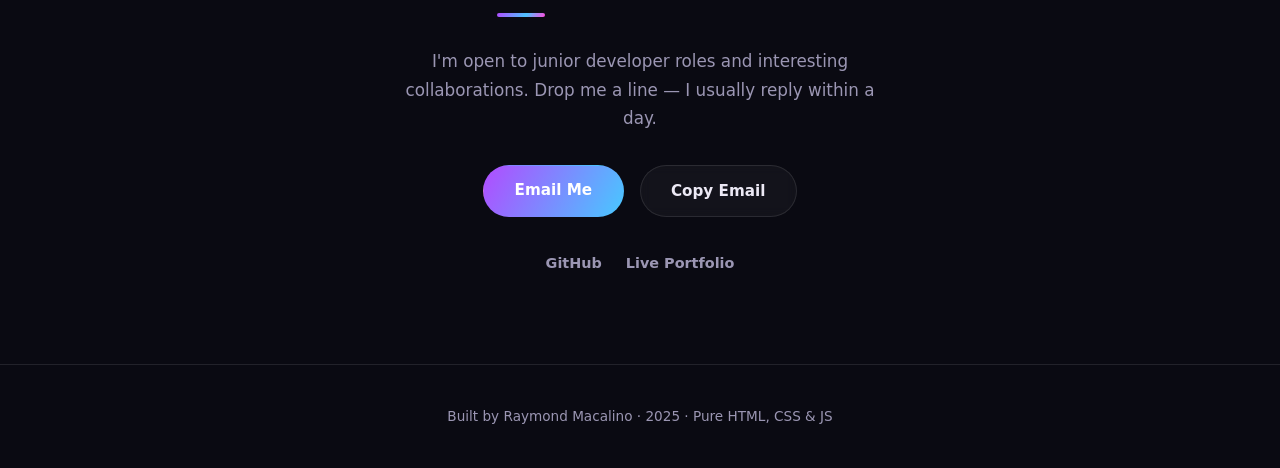
==== commit 808534fd: "Redesign portfolio with neon glassmorphism theme to match blog" ====
--- a/index.html
+++ b/index.html
@@ -22,9 +22,14 @@
 
   <!-- ── Hero ── -->
   <section id="hero" aria-label="Introduction">
+    <div class="hero-orbs" aria-hidden="true">
+      <span class="orb orb-1"></span>
+      <span class="orb orb-2"></span>
+      <span class="orb orb-3"></span>
+    </div>
     <div class="hero-content">
       <p class="hero-eyebrow">Hi, I'm</p>
-      <h1>Raymond Macalino</h1>
+      <h1><span class="grad-text">Raymond Macalino</span></h1>
       <p class="hero-role">Web &amp; Game Developer</p>
       <p class="hero-tagline">I build things for the web — and sometimes for virtual worlds.</p>
       <div class="hero-ctas">
--- a/style.css
+++ b/style.css
@@ -1,112 +1,100 @@
-/* ── Custom properties ── */
+/* ============================================================
+   Raymond Macalino — portfolio (neon / glassmorphism theme)
+   ============================================================ */
+
 :root {
-  --bg:        #0f172a;
-  --bg-card:   #1e293b;
-  --bg-card-2: #162032;
-  --border:    #2d3f55;
-  --text:      #e2e8f0;
-  --subtext:   #94a3b8;
-  --accent:    #38bdf8;
-  --accent-dim:#0ea5e9;
+  --bg:        #0a0a12;
+  --bg-2:      #12101f;
+  --text:      #ece9f5;
+  --muted:     #9b96b3;
+  --glass:     rgba(255, 255, 255, 0.04);
+  --glass-brd: rgba(255, 255, 255, 0.1);
+  --accent:    #b14cff;
+  --accent-2:  #4cc3ff;
+  --grad:      linear-gradient(120deg, #b14cff, #4cc3ff 60%, #ff4ce0);
+  --max:       1100px;
+
   --success:   #4ade80;
-  --warning:   #fb923c;
-  --muted:     #334155;
-  --radius:    0.75rem;
-  --shadow:    0 4px 24px rgba(0, 0, 0, 0.4);
-}
-
-/* ── Reset ── */
+  --ongoing:   #4cc3ff;
+  --progress:  #ff9d3d;
+}
+
 *, *::before, *::after { box-sizing: border-box; margin: 0; padding: 0; }
 
 html { scroll-behavior: smooth; }
 
 body {
-  background-color: var(--bg);
+  font-family: 'Segoe UI', system-ui, -apple-system, sans-serif;
+  background: var(--bg);
   color: var(--text);
-  font-family: system-ui, -apple-system, sans-serif;
   line-height: 1.7;
+  overflow-x: hidden;
   -webkit-font-smoothing: antialiased;
+}
+
+body::before {
+  content: '';
+  position: fixed;
+  inset: 0;
+  z-index: 0;
+  pointer-events: none;
+  background-image:
+    radial-gradient(circle at 18% 25%, rgba(177,76,255,0.10), transparent 42%),
+    radial-gradient(circle at 82% 75%, rgba(76,195,255,0.10), transparent 42%);
 }
 
 a { color: inherit; text-decoration: none; }
 ul { list-style: none; }
 
-/* ── Container ── */
-.container {
-  max-width: 1000px;
-  margin: 0 auto;
-  padding: 5rem 1.5rem;
+.container { max-width: var(--max); margin: 0 auto; padding: 0 1.5rem; position: relative; z-index: 1; }
+
+.grad-text {
+  background: var(--grad);
+  -webkit-background-clip: text;
+  background-clip: text;
+  -webkit-text-fill-color: transparent;
 }
 
 /* ── Nav ── */
 #navbar {
   position: fixed;
-  top: 0;
-  left: 0;
-  right: 0;
+  top: 0; left: 0; right: 0;
   z-index: 100;
   display: flex;
   align-items: center;
   justify-content: space-between;
-  padding: 0.9rem 2rem;
-  background: rgba(15, 23, 42, 0.8);
-  backdrop-filter: blur(12px);
+  padding: 1.1rem 2rem;
+  transition: background 0.3s, backdrop-filter 0.3s, padding 0.3s, border-color 0.3s;
   border-bottom: 1px solid transparent;
-  transition: border-color 0.3s;
-}
-
+}
 #navbar.scrolled {
-  border-color: var(--border);
-}
-
+  background: rgba(10, 10, 18, 0.7);
+  backdrop-filter: blur(14px);
+  border-color: var(--glass-brd);
+  padding: 0.75rem 2rem;
+}
 #nav-name {
-  font-weight: 700;
-  font-size: 0.95rem;
-  color: var(--accent);
+  font-weight: 800;
+  font-size: 1rem;
+  letter-spacing: 0.02em;
   opacity: 0;
   transform: translateY(-4px);
   transition: opacity 0.3s, transform 0.3s;
-  pointer-events: none;
-}
-
-#nav-name.visible {
-  opacity: 1;
-  transform: translateY(0);
-}
-
-#navbar ul {
-  display: flex;
-  gap: 2rem;
-}
-
+  background: var(--grad);
+  -webkit-background-clip: text; background-clip: text; -webkit-text-fill-color: transparent;
+}
+#nav-name.visible { opacity: 1; transform: translateY(0); }
+#navbar ul { display: flex; gap: 2rem; }
 #navbar a {
-  font-size: 0.9rem;
-  color: var(--subtext);
-  font-weight: 500;
-  transition: color 0.2s;
-  position: relative;
-}
-
+  font-size: 0.95rem; font-weight: 600; color: var(--muted);
+  position: relative; transition: color 0.2s;
+}
 #navbar a::after {
-  content: '';
-  position: absolute;
-  bottom: -2px;
-  left: 0;
-  width: 0;
-  height: 2px;
-  background: var(--accent);
-  transition: width 0.2s;
-}
-
-#navbar a:hover,
-#navbar a.active {
-  color: var(--accent);
-}
-
-#navbar a.active::after,
-#navbar a:hover::after {
-  width: 100%;
-}
+  content: ''; position: absolute; left: 0; bottom: -5px;
+  width: 0; height: 2px; background: var(--grad); transition: width 0.25s;
+}
+#navbar a:hover, #navbar a.active { color: var(--text); }
+#navbar a:hover::after, #navbar a.active::after { width: 100%; }
 
 /* ── Hero ── */
 #hero {
@@ -115,467 +103,264 @@
   align-items: center;
   justify-content: center;
   text-align: center;
-  padding: 2rem 1.5rem;
-  background: linear-gradient(-45deg, #0f172a, #0c1a30, #0f2640, #0f172a);
-  background-size: 400% 400%;
-  animation: gradientShift 12s ease infinite;
   position: relative;
   overflow: hidden;
-}
-
-#hero::before {
-  content: '';
-  position: absolute;
-  inset: 0;
-  background: radial-gradient(ellipse at 60% 40%, rgba(56, 189, 248, 0.08) 0%, transparent 60%);
-  pointer-events: none;
-}
-
-@keyframes gradientShift {
-  0%   { background-position: 0% 50%; }
-  50%  { background-position: 100% 50%; }
-  100% { background-position: 0% 50%; }
-}
-
-.hero-content {
-  max-width: 680px;
-  position: relative;
-}
-
+  padding: 6rem 1.5rem 3rem;
+}
+.hero-orbs { position: absolute; inset: 0; z-index: 0; }
+.orb {
+  position: absolute; border-radius: 50%;
+  filter: blur(70px); opacity: 0.5;
+  animation: float 14s ease-in-out infinite;
+}
+.orb-1 { width: 420px; height: 420px; background: #b14cff; top: -8%; left: -6%; }
+.orb-2 { width: 380px; height: 380px; background: #4cc3ff; bottom: -10%; right: -5%; animation-delay: -4s; }
+.orb-3 { width: 300px; height: 300px; background: #ff4ce0; top: 42%; left: 56%; animation-delay: -8s; }
+@keyframes float {
+  0%, 100% { transform: translate(0,0) scale(1); }
+  33%      { transform: translate(40px,-30px) scale(1.08); }
+  66%      { transform: translate(-30px,25px) scale(0.95); }
+}
+
+.hero-content { position: relative; z-index: 1; max-width: 720px; }
 .hero-eyebrow {
-  color: var(--accent);
-  font-size: 1rem;
-  font-weight: 600;
-  letter-spacing: 0.1em;
-  text-transform: uppercase;
-  margin-bottom: 0.5rem;
-}
-
+  text-transform: uppercase; letter-spacing: 0.35em;
+  font-size: 0.8rem; color: var(--muted); margin-bottom: 0.75rem;
+}
 #hero h1 {
-  font-size: clamp(2.5rem, 8vw, 5rem);
-  font-weight: 800;
-  letter-spacing: -0.03em;
-  line-height: 1.1;
-  margin-bottom: 0.5rem;
-}
-
+  font-size: clamp(2.6rem, 8vw, 5rem);
+  font-weight: 900; line-height: 1.05;
+  letter-spacing: -0.02em; margin-bottom: 0.75rem;
+}
 .hero-role {
-  font-size: clamp(1rem, 3vw, 1.4rem);
-  color: var(--subtext);
-  font-weight: 500;
-  margin-bottom: 1.25rem;
-}
-
+  font-size: clamp(1.1rem, 3vw, 1.5rem);
+  font-weight: 700; color: var(--text); margin-bottom: 1rem;
+}
 .hero-tagline {
-  font-size: clamp(0.95rem, 2.5vw, 1.15rem);
-  color: var(--subtext);
-  max-width: 480px;
-  margin: 0 auto 2.5rem;
-  font-style: italic;
-}
-
-.hero-ctas {
-  display: flex;
-  gap: 1rem;
-  justify-content: center;
-  flex-wrap: wrap;
-}
+  font-size: clamp(0.95rem, 2.2vw, 1.15rem);
+  color: var(--muted); max-width: 480px; margin: 0 auto 2.25rem;
+}
+.hero-ctas { display: flex; gap: 1rem; justify-content: center; flex-wrap: wrap; }
 
 /* ── Buttons ── */
 .btn {
   display: inline-block;
-  padding: 0.7rem 1.8rem;
+  padding: 0.75rem 1.9rem;
   border-radius: 2rem;
   font-size: 0.95rem;
-  font-weight: 600;
+  font-weight: 700;
   cursor: pointer;
-  border: 2px solid transparent;
-  transition: transform 0.15s, box-shadow 0.2s, background 0.2s, color 0.2s, border-color 0.2s;
-}
-
+  border: 1.5px solid transparent;
+  transition: transform 0.15s, box-shadow 0.25s, background 0.2s, color 0.2s, border-color 0.2s;
+  font-family: inherit;
+}
 .btn-primary {
-  background: var(--accent);
-  color: #0f172a;
+  background: var(--grad);
+  color: #fff;
+  background-size: 160% 160%;
+}
+.btn-primary:hover {
+  transform: translateY(-2px);
+  box-shadow: 0 10px 30px rgba(177, 76, 255, 0.4);
+}
+.btn-outline {
+  background: var(--glass);
+  color: var(--text);
+  border-color: var(--glass-brd);
+  backdrop-filter: blur(6px);
+}
+.btn-outline:hover {
   border-color: var(--accent);
-}
-
-.btn-primary:hover {
-  background: var(--accent-dim);
-  border-color: var(--accent-dim);
   transform: translateY(-2px);
-  box-shadow: 0 6px 20px rgba(56, 189, 248, 0.3);
-}
-
-.btn-outline {
-  background: transparent;
-  color: var(--accent);
-  border-color: var(--accent);
-}
-
-.btn-outline:hover {
-  background: rgba(56, 189, 248, 0.1);
-  transform: translateY(-2px);
-}
-
-.btn:focus-visible {
-  outline: 3px solid var(--accent);
-  outline-offset: 3px;
-}
+}
+.btn:focus-visible { outline: 3px solid var(--accent); outline-offset: 3px; }
 
 /* ── Section titles ── */
 .section-title {
-  font-size: clamp(1.5rem, 4vw, 2.2rem);
-  font-weight: 700;
-  margin-bottom: 3rem;
+  font-size: clamp(1.8rem, 5vw, 2.6rem);
+  font-weight: 900;
+  letter-spacing: -0.01em;
+  margin-bottom: 2.5rem;
+  display: inline-block;
   position: relative;
-  display: inline-block;
-}
-
+}
 .section-title::after {
   content: '';
-  position: absolute;
-  left: 0;
-  bottom: -8px;
-  width: 40px;
-  height: 3px;
-  background: var(--accent);
-  border-radius: 2px;
-}
+  position: absolute; left: 0; bottom: -10px;
+  width: 48px; height: 4px;
+  background: var(--grad); border-radius: 3px;
+}
+
+section[id] { padding: 5.5rem 0; position: relative; z-index: 1; }
 
 /* ── About ── */
-#about { background: var(--bg); }
-
 .about-grid {
   display: grid;
-  grid-template-columns: 1fr auto;
-  gap: 3rem;
+  grid-template-columns: 1.4fr 1fr;
+  gap: 2.5rem;
   align-items: start;
 }
-
-.about-text p {
-  color: var(--subtext);
-  margin-bottom: 1rem;
-  font-size: 1.05rem;
-}
-
+.about-text p { color: var(--muted); margin-bottom: 1rem; font-size: 1.05rem; }
 .about-text p:last-child { margin-bottom: 0; }
-
 .about-stats {
-  display: grid;
-  grid-template-columns: 1fr 1fr;
-  gap: 1rem;
-  min-width: 240px;
-}
-
+  display: grid; grid-template-columns: 1fr 1fr; gap: 1rem;
+}
 .about-stats li {
-  background: var(--bg-card);
-  border: 1px solid var(--border);
-  border-radius: var(--radius);
-  padding: 1rem;
+  background: var(--glass);
+  border: 1px solid var(--glass-brd);
+  backdrop-filter: blur(10px);
+  border-radius: 1rem;
+  padding: 1.1rem;
   text-align: center;
-  display: flex;
-  flex-direction: column;
-  gap: 0.25rem;
-}
-
+  display: flex; flex-direction: column; gap: 0.25rem;
+  transition: transform 0.2s, border-color 0.2s;
+}
+.about-stats li:hover { transform: translateY(-3px); border-color: var(--accent); }
 .stat-value {
-  font-size: 1.4rem;
-  font-weight: 800;
-  color: var(--accent);
-}
-
-.stat-label {
-  font-size: 0.75rem;
-  color: var(--subtext);
-  text-transform: uppercase;
-  letter-spacing: 0.08em;
-}
+  font-size: 1.5rem; font-weight: 900;
+  background: var(--grad); -webkit-background-clip: text; background-clip: text; -webkit-text-fill-color: transparent;
+}
+.stat-label { font-size: 0.72rem; color: var(--muted); text-transform: uppercase; letter-spacing: 0.08em; }
 
 /* ── Skills ── */
-#skills { background: var(--bg-card-2); }
-
 .skills-grid {
-  display: grid;
-  grid-template-columns: repeat(3, 1fr);
-  gap: 2rem;
-}
-
+  display: grid; grid-template-columns: repeat(3, 1fr); gap: 1.75rem;
+}
+.skill-group {
+  background: var(--glass);
+  border: 1px solid var(--glass-brd);
+  backdrop-filter: blur(10px);
+  border-radius: 1.25rem;
+  padding: 1.75rem;
+  transition: transform 0.2s, border-color 0.2s;
+}
+.skill-group:hover { transform: translateY(-4px); border-color: rgba(177,76,255,0.4); }
 .skill-group h3 {
-  font-size: 0.8rem;
-  font-weight: 700;
-  text-transform: uppercase;
-  letter-spacing: 0.12em;
-  color: var(--accent);
-  margin-bottom: 1rem;
-}
-
-.skill-group ul {
-  display: flex;
-  flex-wrap: wrap;
-  gap: 0.5rem;
-}
-
+  font-size: 0.78rem; font-weight: 700; text-transform: uppercase;
+  letter-spacing: 0.12em; margin-bottom: 1rem;
+  background: var(--grad); -webkit-background-clip: text; background-clip: text; -webkit-text-fill-color: transparent;
+}
+.skill-group ul { display: flex; flex-wrap: wrap; gap: 0.5rem; }
 .skill-group li {
-  background: var(--muted);
+  background: rgba(255,255,255,0.05);
   color: var(--text);
-  padding: 0.3rem 0.85rem;
+  padding: 0.32rem 0.85rem;
   border-radius: 2rem;
-  font-size: 0.82rem;
-  font-weight: 500;
-  border: 1px solid var(--border);
+  font-size: 0.82rem; font-weight: 500;
+  border: 1px solid var(--glass-brd);
   transition: background 0.2s, color 0.2s, border-color 0.2s, transform 0.15s;
-  cursor: default;
-}
-
+}
 .skill-group li:hover {
-  background: rgba(56, 189, 248, 0.15);
-  color: var(--accent);
+  background: rgba(177,76,255,0.18);
   border-color: var(--accent);
-  transform: translateY(-1px);
+  transform: translateY(-2px);
 }
 
 /* ── Projects ── */
-#projects { background: var(--bg); }
-
 .projects-grid {
-  display: grid;
-  grid-template-columns: repeat(2, 1fr);
-  gap: 1.5rem;
-}
-
+  display: grid; grid-template-columns: repeat(2, 1fr); gap: 1.75rem;
+}
 .card {
-  background: var(--bg-card);
-  border: 1px solid var(--border);
-  border-radius: var(--radius);
-  padding: 1.75rem;
-  display: flex;
-  flex-direction: column;
-  gap: 0.75rem;
-  transition: transform 0.2s, box-shadow 0.2s, border-color 0.2s;
-}
-
-.card:not(.card-placeholder):hover {
-  transform: translateY(-4px);
-  box-shadow: var(--shadow);
-  border-color: var(--accent);
-}
-
-.card-placeholder {
-  opacity: 0.5;
-}
-
-.card-header {
-  display: flex;
-  align-items: center;
-  justify-content: space-between;
-}
-
-.card-icon {
-  font-size: 1.75rem;
-  line-height: 1;
-}
-
+  background: var(--bg-2);
+  border: 1px solid var(--glass-brd);
+  border-radius: 1.25rem;
+  padding: 1.85rem;
+  display: flex; flex-direction: column; gap: 0.8rem;
+  transition: transform 0.2s ease, box-shadow 0.3s, border-color 0.3s;
+  transform-style: preserve-3d;
+  position: relative;
+  overflow: hidden;
+}
+.card::before {
+  content: '';
+  position: absolute; top: 0; left: 0; right: 0; height: 3px;
+  background: var(--grad);
+  opacity: 0; transition: opacity 0.3s;
+}
+.card:hover {
+  box-shadow: 0 20px 50px rgba(0,0,0,0.5);
+  border-color: rgba(255,255,255,0.22);
+}
+.card:hover::before { opacity: 0.9; }
+
+.card-header { display: flex; align-items: center; justify-content: space-between; }
+.card-icon { font-size: 1.85rem; line-height: 1; }
 .badge {
-  font-size: 0.7rem;
-  font-weight: 700;
-  text-transform: uppercase;
-  letter-spacing: 0.08em;
-  padding: 0.2rem 0.65rem;
-  border-radius: 2rem;
-}
-
-.badge-live     { background: rgba(74, 222, 128, 0.15); color: var(--success); border: 1px solid rgba(74, 222, 128, 0.3); }
-.badge-ongoing  { background: rgba(56, 189, 248, 0.15); color: var(--accent);  border: 1px solid rgba(56, 189, 248, 0.3); }
-.badge-progress { background: rgba(251, 146, 60, 0.15); color: var(--warning); border: 1px solid rgba(251, 146, 60, 0.3); }
-
-.card h3 {
-  font-size: 1.1rem;
-  font-weight: 700;
-}
-
-.card p {
-  font-size: 0.9rem;
-  color: var(--subtext);
-  flex: 1;
-}
-
-.tags {
-  display: flex;
-  flex-wrap: wrap;
-  gap: 0.4rem;
-}
-
+  font-size: 0.68rem; font-weight: 700; text-transform: uppercase;
+  letter-spacing: 0.08em; padding: 0.22rem 0.7rem; border-radius: 2rem;
+}
+.badge-live     { background: rgba(74,222,128,0.15); color: var(--success); border: 1px solid rgba(74,222,128,0.3); }
+.badge-ongoing  { background: rgba(76,195,255,0.15); color: var(--ongoing); border: 1px solid rgba(76,195,255,0.3); }
+.badge-progress { background: rgba(255,157,61,0.15); color: var(--progress); border: 1px solid rgba(255,157,61,0.3); }
+
+.card h3 { font-size: 1.2rem; font-weight: 800; }
+.card p { font-size: 0.9rem; color: var(--muted); flex: 1; }
+
+.tags { display: flex; flex-wrap: wrap; gap: 0.4rem; }
 .tags li {
-  font-size: 0.75rem;
-  padding: 0.2rem 0.6rem;
-  background: var(--muted);
-  border-radius: 2rem;
-  color: var(--subtext);
-  border: 1px solid var(--border);
-}
-
+  font-size: 0.72rem; padding: 0.2rem 0.6rem;
+  background: rgba(255,255,255,0.05);
+  border-radius: 2rem; color: var(--muted);
+  border: 1px solid var(--glass-brd);
+}
+
+.card-actions { display: flex; gap: 0.6rem; margin-top: 0.4rem; flex-wrap: wrap; }
 .btn-card {
-  align-self: flex-start;
-  padding: 0.5rem 1.25rem;
-  font-size: 0.85rem;
-  background: transparent;
-  color: var(--accent);
-  border: 1.5px solid var(--accent);
-  border-radius: 2rem;
-  font-weight: 600;
-  cursor: pointer;
-  transition: background 0.2s, transform 0.15s;
-  margin-top: 0.25rem;
-}
-
-.btn-card:hover {
-  background: rgba(56, 189, 248, 0.1);
-  transform: translateY(-1px);
-}
-
-.btn-card:focus-visible {
-  outline: 3px solid var(--accent);
-  outline-offset: 3px;
-}
-
-.btn-disabled {
-  opacity: 0.45;
-  cursor: not-allowed;
-  pointer-events: none;
-}
-
-/* ── Card actions: Live Demo + Code ── */
-.card-actions {
-  display: flex;
-  gap: 0.6rem;
-  margin-top: 0.25rem;
-  flex-wrap: wrap;
-}
+  padding: 0.5rem 1.3rem; font-size: 0.85rem;
+  background: var(--grad); color: #fff;
+  border: none; border-radius: 2rem; font-weight: 700; cursor: pointer;
+  transition: transform 0.15s, box-shadow 0.25s;
+}
+.btn-card:hover { transform: translateY(-2px); box-shadow: 0 8px 20px rgba(177,76,255,0.4); }
 .btn-code {
-  padding: 0.5rem 1.25rem;
-  font-size: 0.85rem;
-  background: transparent;
-  color: var(--subtext);
-  border: 1.5px solid var(--border);
-  border-radius: 2rem;
-  font-weight: 600;
-  cursor: pointer;
-  transition: background 0.2s, color 0.2s, border-color 0.2s, transform 0.15s;
-}
-.btn-code:hover {
-  color: var(--accent);
-  border-color: var(--accent);
-  background: rgba(56, 189, 248, 0.08);
-  transform: translateY(-1px);
-}
-.btn-code:focus-visible {
-  outline: 3px solid var(--accent);
-  outline-offset: 3px;
-}
+  padding: 0.5rem 1.3rem; font-size: 0.85rem;
+  background: transparent; color: var(--muted);
+  border: 1.5px solid var(--glass-brd); border-radius: 2rem; font-weight: 700; cursor: pointer;
+  transition: color 0.2s, border-color 0.2s, transform 0.15s;
+}
+.btn-code:hover { color: var(--accent-2); border-color: var(--accent-2); transform: translateY(-2px); }
+.btn-card:focus-visible, .btn-code:focus-visible { outline: 3px solid var(--accent); outline-offset: 3px; }
+.btn-disabled { opacity: 0.4; cursor: not-allowed; pointer-events: none; align-self: flex-start; }
 
 /* ── Contact ── */
-#contact { background: var(--bg-card-2); }
-
-.contact-inner {
-  text-align: center;
-}
-
-.contact-sub {
-  color: var(--subtext);
-  font-size: 1.05rem;
-  max-width: 480px;
-  margin: -1.5rem auto 2.5rem;
-}
-
-.contact-links {
-  display: flex;
-  gap: 1rem;
-  justify-content: center;
-  flex-wrap: wrap;
-  margin-bottom: 2rem;
-}
-
-.social-links {
-  display: flex;
-  gap: 1.5rem;
-  justify-content: center;
-}
-
+#contact .container { text-align: center; }
+.contact-sub { color: var(--muted); font-size: 1.05rem; max-width: 480px; margin: 0 auto 2rem; }
+.contact-links { display: flex; gap: 1rem; justify-content: center; flex-wrap: wrap; margin-bottom: 2rem; }
+.social-links { display: flex; gap: 1.5rem; justify-content: center; }
 .social-links a {
-  color: var(--subtext);
-  font-size: 0.9rem;
-  font-weight: 500;
-  border-bottom: 1px solid transparent;
+  color: var(--muted); font-size: 0.9rem; font-weight: 600;
+  border-bottom: 1px solid transparent; padding-bottom: 2px;
   transition: color 0.2s, border-color 0.2s;
-  padding-bottom: 2px;
-}
-
-.social-links a:hover {
-  color: var(--accent);
-  border-color: var(--accent);
-}
+}
+.social-links a:hover { color: var(--accent-2); border-color: var(--accent-2); }
 
 /* ── Footer ── */
 footer {
-  text-align: center;
-  padding: 2rem 1.5rem;
-  color: var(--subtext);
-  font-size: 0.82rem;
-  border-top: 1px solid var(--border);
-}
-
-/* ── Scroll-in animations ── */
-.reveal {
-  opacity: 0;
-  transform: translateY(24px);
-  transition: opacity 0.55s ease, transform 0.55s ease;
-}
-
-.reveal.visible {
-  opacity: 1;
-  transform: translateY(0);
-}
-
-/* stagger children inside a group */
-.reveal-group > * {
-  opacity: 0;
-  transform: translateY(20px);
-  transition: opacity 0.45s ease, transform 0.45s ease;
-}
-
+  text-align: center; padding: 2.5rem 1.5rem;
+  color: var(--muted); font-size: 0.85rem;
+  border-top: 1px solid var(--glass-brd);
+  position: relative; z-index: 1;
+}
+
+/* ── Reveal ── */
+.reveal { opacity: 0; transform: translateY(28px); transition: opacity 0.6s ease, transform 0.6s ease; }
+.reveal.visible { opacity: 1; transform: translateY(0); }
+.reveal-group > * { opacity: 0; transform: translateY(24px); transition: opacity 0.5s ease, transform 0.5s ease; }
 .reveal-group.visible > *:nth-child(1) { opacity: 1; transform: none; transition-delay: 0s; }
-.reveal-group.visible > *:nth-child(2) { opacity: 1; transform: none; transition-delay: 0.08s; }
-.reveal-group.visible > *:nth-child(3) { opacity: 1; transform: none; transition-delay: 0.16s; }
-.reveal-group.visible > *:nth-child(4) { opacity: 1; transform: none; transition-delay: 0.24s; }
+.reveal-group.visible > *:nth-child(2) { opacity: 1; transform: none; transition-delay: 0.1s; }
+.reveal-group.visible > *:nth-child(3) { opacity: 1; transform: none; transition-delay: 0.2s; }
+.reveal-group.visible > *:nth-child(4) { opacity: 1; transform: none; transition-delay: 0.3s; }
 
 /* ── Responsive ── */
-@media (max-width: 700px) {
-  .about-grid {
-    grid-template-columns: 1fr;
-  }
-
-  .about-stats {
-    min-width: unset;
-    width: 100%;
-  }
-
-  .skills-grid {
-    grid-template-columns: 1fr;
-    gap: 1.5rem;
-  }
-
-  .projects-grid {
-    grid-template-columns: 1fr;
-  }
-
-  #navbar ul {
-    gap: 1.2rem;
-  }
-}
-
-@media (max-width: 400px) {
-  #navbar ul {
-    gap: 0.8rem;
-    font-size: 0.8rem;
-  }
-}
+@media (max-width: 760px) {
+  #navbar { padding: 1rem 1.25rem; }
+  #navbar ul { gap: 1.1rem; }
+  .about-grid { grid-template-columns: 1fr; }
+  .skills-grid { grid-template-columns: 1fr; }
+  .projects-grid { grid-template-columns: 1fr; }
+}
+
+@media (prefers-reduced-motion: reduce) {
+  .orb { animation: none; }
+  .reveal, .reveal-group > * { transition: none; opacity: 1; transform: none; }
+}
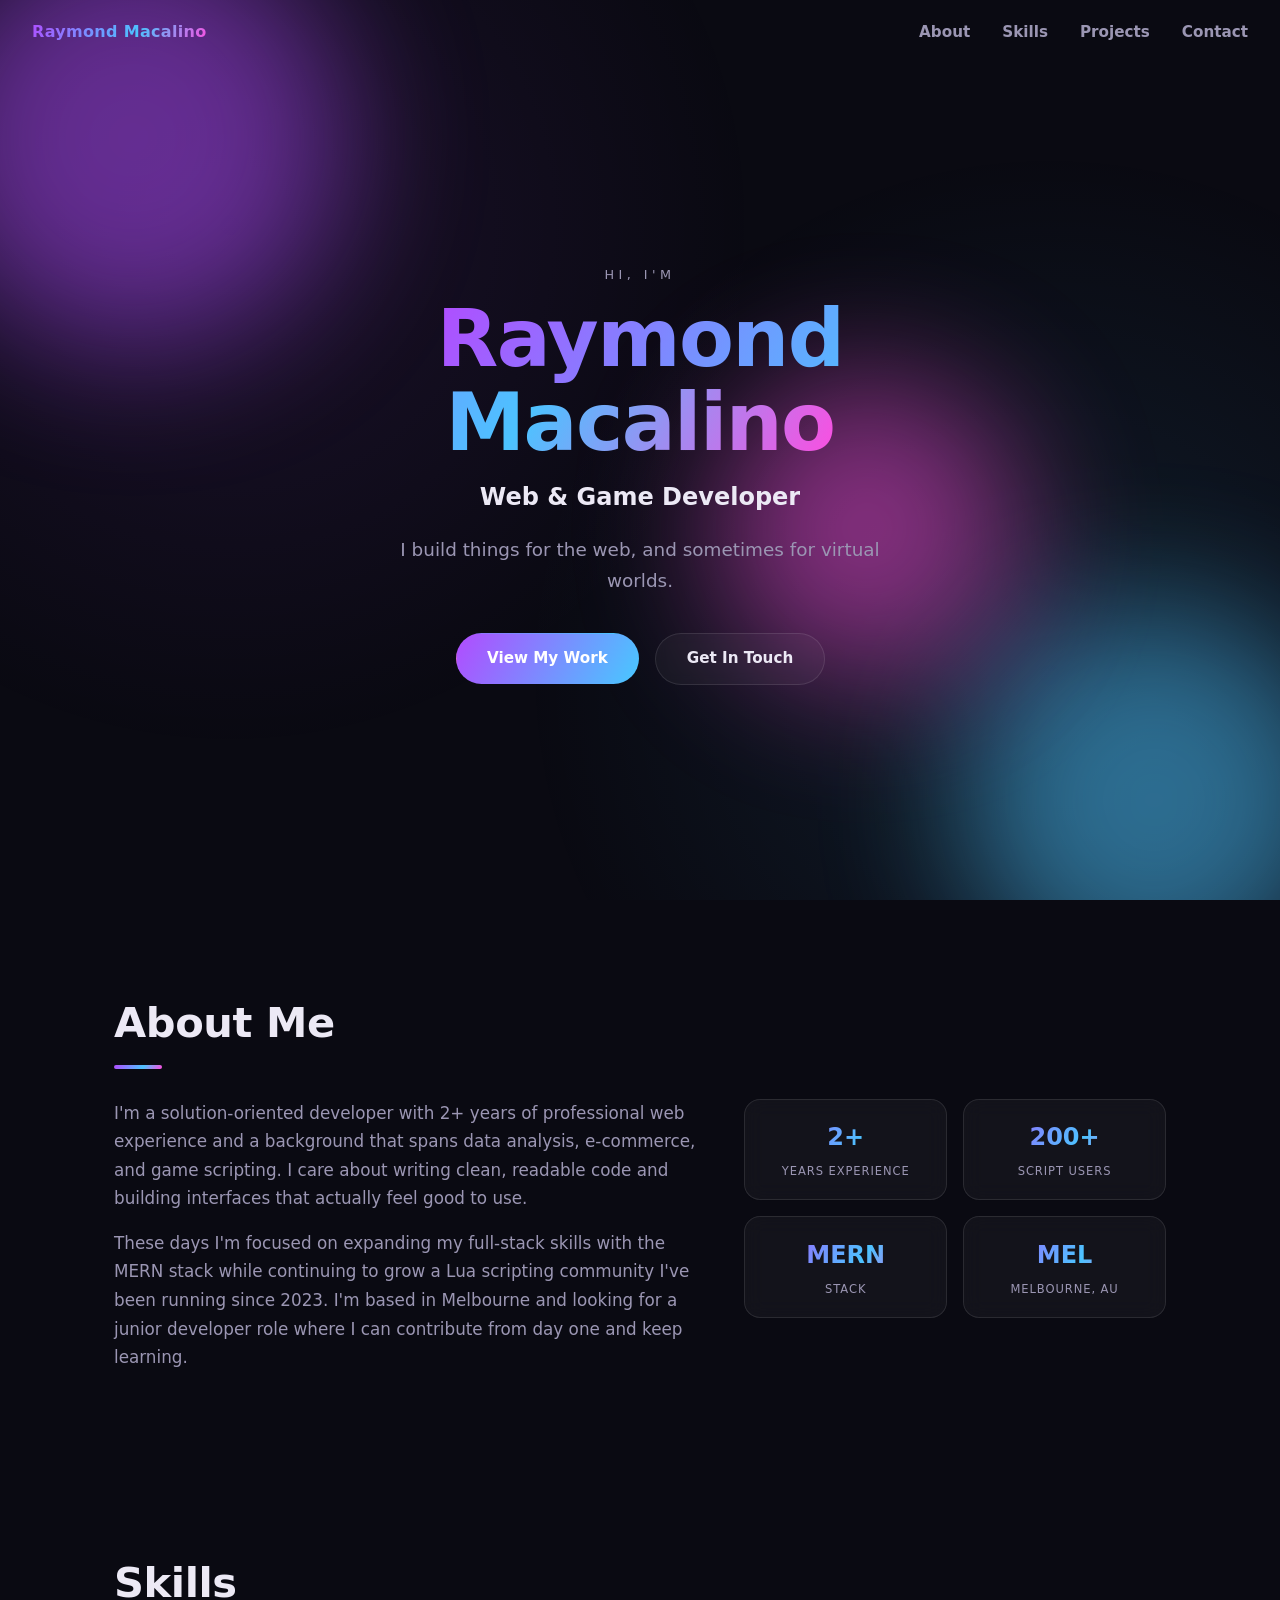
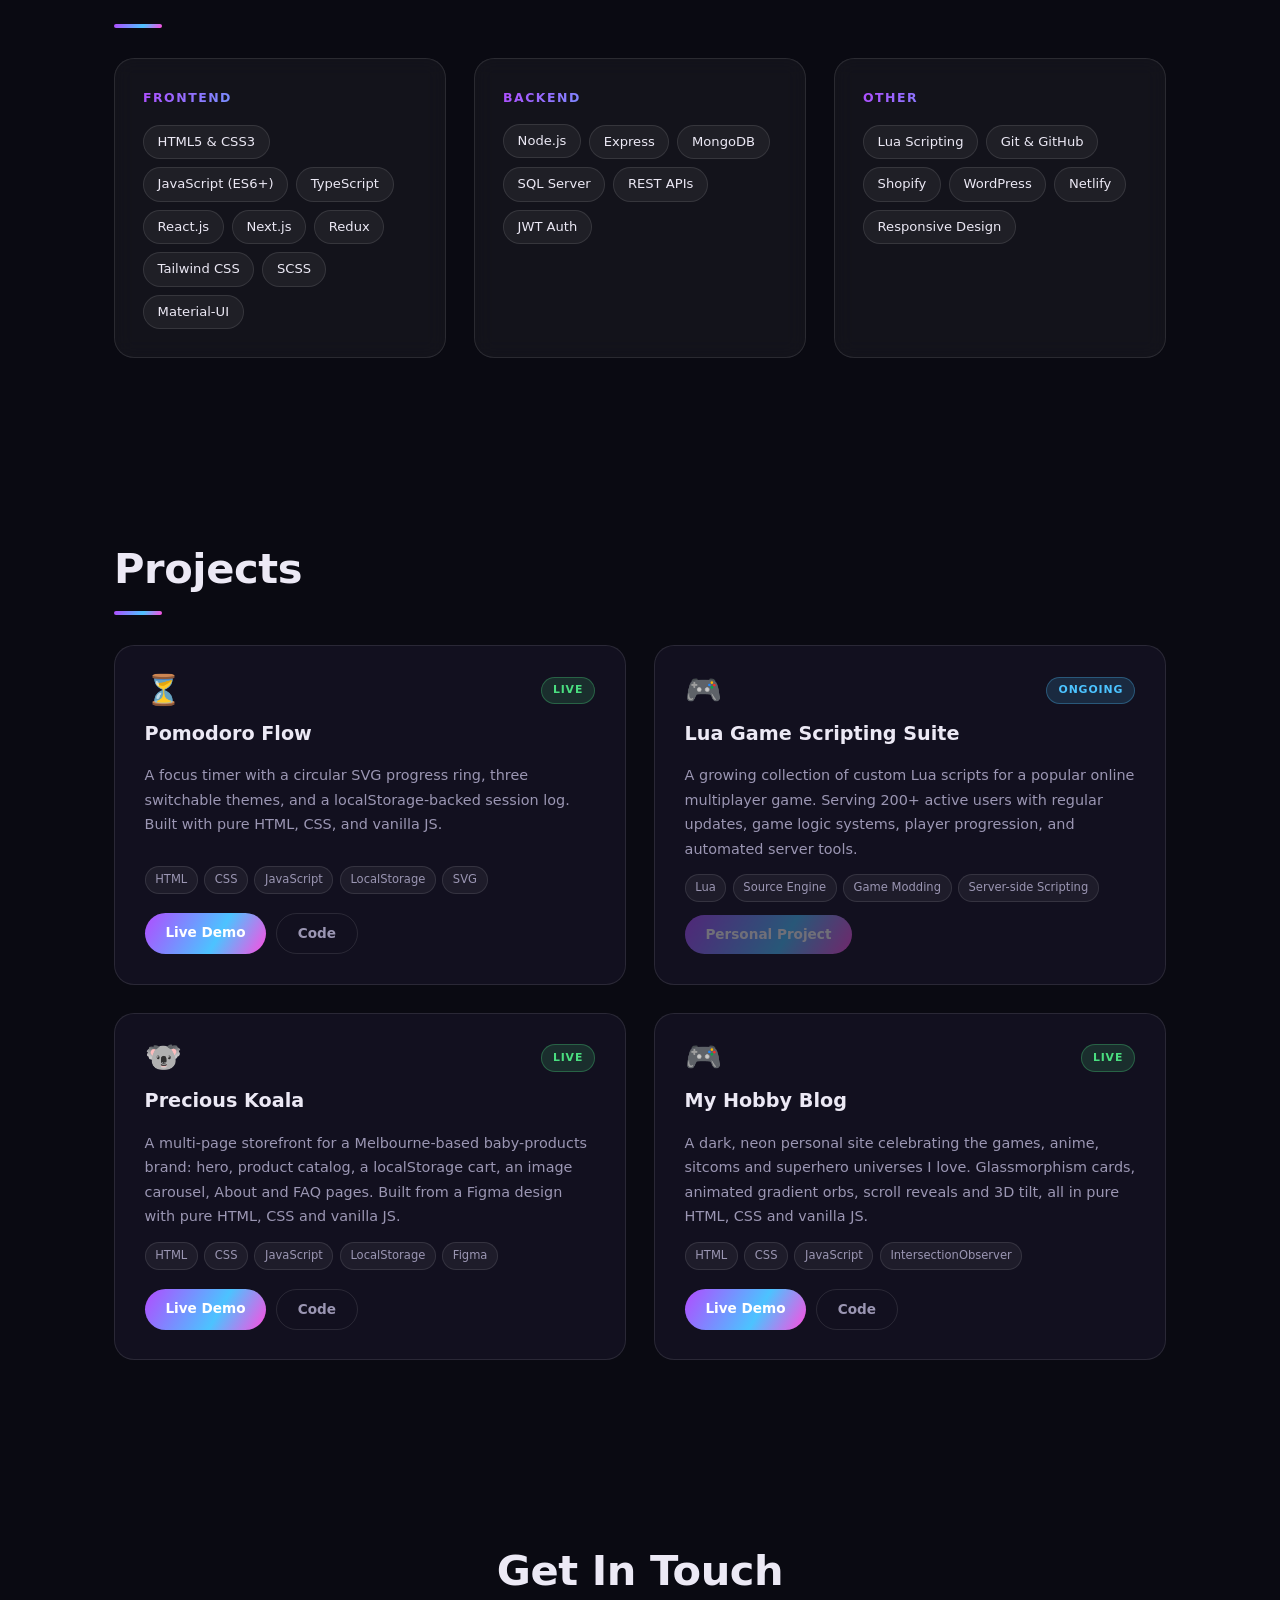
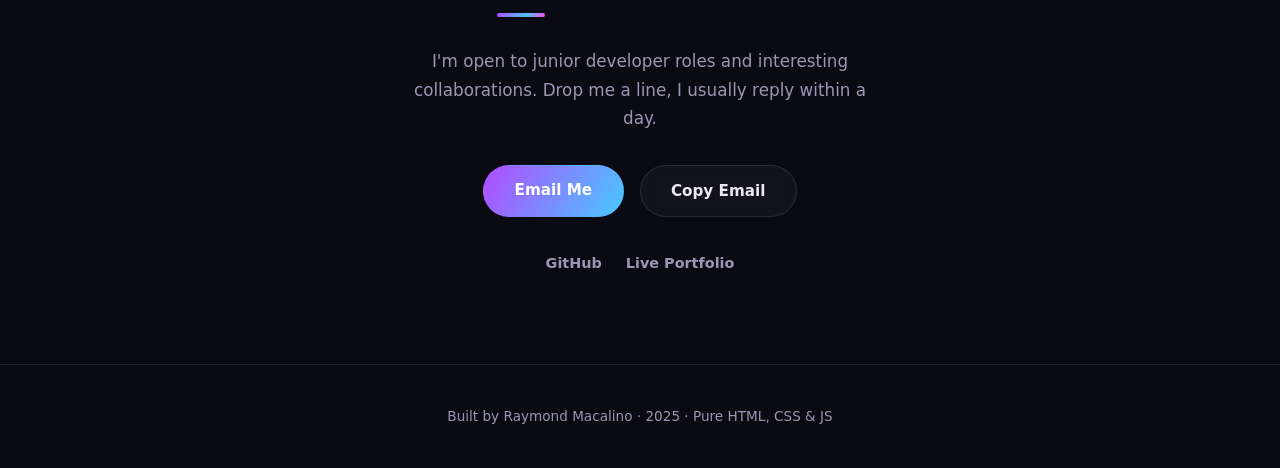
==== commit 1683717f: "Polish wording and clean up comments" ====
--- a/index.html
+++ b/index.html
@@ -3,13 +3,13 @@
 <head>
   <meta charset="UTF-8" />
   <meta name="viewport" content="width=device-width, initial-scale=1.0" />
-  <title>Raymond Macalino — Web & Game Developer</title>
+  <title>Raymond Macalino | Web & Game Developer</title>
   <link rel="icon" href="data:image/svg+xml,<svg xmlns='http://www.w3.org/2000/svg' viewBox='0 0 100 100'><text y='.9em' font-size='90'>🚀</text></svg>" />
   <link rel="stylesheet" href="style.css" />
 </head>
 <body>
 
-  <!-- ── Nav ── -->
+  <!-- Nav -->
   <nav id="navbar" aria-label="Primary navigation">
     <span id="nav-name" aria-hidden="true">Raymond Macalino</span>
     <ul role="list">
@@ -20,7 +20,7 @@
     </ul>
   </nav>
 
-  <!-- ── Hero ── -->
+  <!-- Hero -->
   <section id="hero" aria-label="Introduction">
     <div class="hero-orbs" aria-hidden="true">
       <span class="orb orb-1"></span>
@@ -31,7 +31,7 @@
       <p class="hero-eyebrow">Hi, I'm</p>
       <h1><span class="grad-text">Raymond Macalino</span></h1>
       <p class="hero-role">Web &amp; Game Developer</p>
-      <p class="hero-tagline">I build things for the web — and sometimes for virtual worlds.</p>
+      <p class="hero-tagline">I build things for the web, and sometimes for virtual worlds.</p>
       <div class="hero-ctas">
         <a href="#projects" class="btn btn-primary">View My Work</a>
         <a href="#contact" class="btn btn-outline">Get In Touch</a>
@@ -39,7 +39,7 @@
     </div>
   </section>
 
-  <!-- ── About ── -->
+  <!-- About -->
   <section id="about" aria-label="About me">
     <div class="container">
       <h2 class="section-title">About Me</h2>
@@ -67,7 +67,7 @@
     </div>
   </section>
 
-  <!-- ── Skills ── -->
+  <!-- Skills -->
   <section id="skills" aria-label="Technical skills">
     <div class="container">
       <h2 class="section-title">Skills</h2>
@@ -112,7 +112,7 @@
     </div>
   </section>
 
-  <!-- ── Projects ── -->
+  <!-- Projects -->
   <section id="projects" aria-label="Projects">
     <div class="container">
       <h2 class="section-title">Projects</h2>
@@ -156,7 +156,7 @@
             <span class="badge badge-live">Live</span>
           </div>
           <h3>Precious Koala</h3>
-          <p>A multi-page storefront for a Melbourne-based baby-products brand — hero, product catalog, a localStorage cart, an image carousel, About and FAQ pages. Built from a Figma design with pure HTML, CSS and vanilla JS.</p>
+          <p>A multi-page storefront for a Melbourne-based baby-products brand: hero, product catalog, a localStorage cart, an image carousel, About and FAQ pages. Built from a Figma design with pure HTML, CSS and vanilla JS.</p>
           <ul class="tags" role="list" aria-label="Technologies used">
             <li>HTML</li><li>CSS</li><li>JavaScript</li><li>LocalStorage</li><li>Figma</li>
           </ul>
@@ -172,7 +172,7 @@
             <span class="badge badge-live">Live</span>
           </div>
           <h3>My Hobby Blog</h3>
-          <p>A dark, neon personal site celebrating the games, anime, sitcoms and superhero universes I love. Glassmorphism cards, animated gradient orbs, scroll reveals and 3D tilt — pure HTML, CSS and vanilla JS.</p>
+          <p>A dark, neon personal site celebrating the games, anime, sitcoms and superhero universes I love. Glassmorphism cards, animated gradient orbs, scroll reveals and 3D tilt, all in pure HTML, CSS and vanilla JS.</p>
           <ul class="tags" role="list" aria-label="Technologies used">
             <li>HTML</li><li>CSS</li><li>JavaScript</li><li>IntersectionObserver</li>
           </ul>
@@ -186,12 +186,12 @@
     </div>
   </section>
 
-  <!-- ── Contact ── -->
+  <!-- Contact -->
   <section id="contact" aria-label="Contact">
     <div class="container contact-inner">
       <h2 class="section-title">Get In Touch</h2>
       <p class="contact-sub reveal">I'm open to junior developer roles and interesting collaborations.
-      Drop me a line — I usually reply within a day.</p>
+      Drop me a line, I usually reply within a day.</p>
       <div class="contact-links">
         <a href="mailto:rjhaymacalino@gmail.com" class="btn btn-primary">
           Email Me
@@ -215,7 +215,7 @@
     </div>
   </section>
 
-  <!-- ── Footer ── -->
+  <!-- Footer -->
   <footer>
     <p>Built by Raymond Macalino &middot; 2025 &middot; Pure HTML, CSS &amp; JS</p>
   </footer>
--- a/style.css
+++ b/style.css
@@ -1,6 +1,4 @@
-/* ============================================================
-   Raymond Macalino — portfolio (neon / glassmorphism theme)
-   ============================================================ */
+/* portfolio styles. dark theme with glass panels and neon gradients. */
 
 :root {
   --bg:        #0a0a12;
@@ -55,7 +53,7 @@
   -webkit-text-fill-color: transparent;
 }
 
-/* ── Nav ── */
+/* Nav */
 #navbar {
   position: fixed;
   top: 0; left: 0; right: 0;
@@ -96,7 +94,7 @@
 #navbar a:hover, #navbar a.active { color: var(--text); }
 #navbar a:hover::after, #navbar a.active::after { width: 100%; }
 
-/* ── Hero ── */
+/* Hero */
 #hero {
   min-height: 100vh;
   display: flex;
@@ -142,7 +140,7 @@
 }
 .hero-ctas { display: flex; gap: 1rem; justify-content: center; flex-wrap: wrap; }
 
-/* ── Buttons ── */
+/* Buttons */
 .btn {
   display: inline-block;
   padding: 0.75rem 1.9rem;
@@ -175,7 +173,7 @@
 }
 .btn:focus-visible { outline: 3px solid var(--accent); outline-offset: 3px; }
 
-/* ── Section titles ── */
+/* Section titles */
 .section-title {
   font-size: clamp(1.8rem, 5vw, 2.6rem);
   font-weight: 900;
@@ -193,7 +191,7 @@
 
 section[id] { padding: 5.5rem 0; position: relative; z-index: 1; }
 
-/* ── About ── */
+/* About */
 .about-grid {
   display: grid;
   grid-template-columns: 1.4fr 1fr;
@@ -222,7 +220,7 @@
 }
 .stat-label { font-size: 0.72rem; color: var(--muted); text-transform: uppercase; letter-spacing: 0.08em; }
 
-/* ── Skills ── */
+/* Skills */
 .skills-grid {
   display: grid; grid-template-columns: repeat(3, 1fr); gap: 1.75rem;
 }
@@ -256,7 +254,7 @@
   transform: translateY(-2px);
 }
 
-/* ── Projects ── */
+/* Projects */
 .projects-grid {
   display: grid; grid-template-columns: repeat(2, 1fr); gap: 1.75rem;
 }
@@ -322,7 +320,7 @@
 .btn-card:focus-visible, .btn-code:focus-visible { outline: 3px solid var(--accent); outline-offset: 3px; }
 .btn-disabled { opacity: 0.4; cursor: not-allowed; pointer-events: none; align-self: flex-start; }
 
-/* ── Contact ── */
+/* Contact */
 #contact .container { text-align: center; }
 .contact-sub { color: var(--muted); font-size: 1.05rem; max-width: 480px; margin: 0 auto 2rem; }
 .contact-links { display: flex; gap: 1rem; justify-content: center; flex-wrap: wrap; margin-bottom: 2rem; }
@@ -334,7 +332,7 @@
 }
 .social-links a:hover { color: var(--accent-2); border-color: var(--accent-2); }
 
-/* ── Footer ── */
+/* Footer */
 footer {
   text-align: center; padding: 2.5rem 1.5rem;
   color: var(--muted); font-size: 0.85rem;
@@ -342,7 +340,7 @@
   position: relative; z-index: 1;
 }
 
-/* ── Reveal ── */
+/* Reveal */
 .reveal { opacity: 0; transform: translateY(28px); transition: opacity 0.6s ease, transform 0.6s ease; }
 .reveal.visible { opacity: 1; transform: translateY(0); }
 .reveal-group > * { opacity: 0; transform: translateY(24px); transition: opacity 0.5s ease, transform 0.5s ease; }
@@ -351,7 +349,7 @@
 .reveal-group.visible > *:nth-child(3) { opacity: 1; transform: none; transition-delay: 0.2s; }
 .reveal-group.visible > *:nth-child(4) { opacity: 1; transform: none; transition-delay: 0.3s; }
 
-/* ── Responsive ── */
+/* Responsive */
 @media (max-width: 760px) {
   #navbar { padding: 1rem 1.25rem; }
   #navbar ul { gap: 1.1rem; }
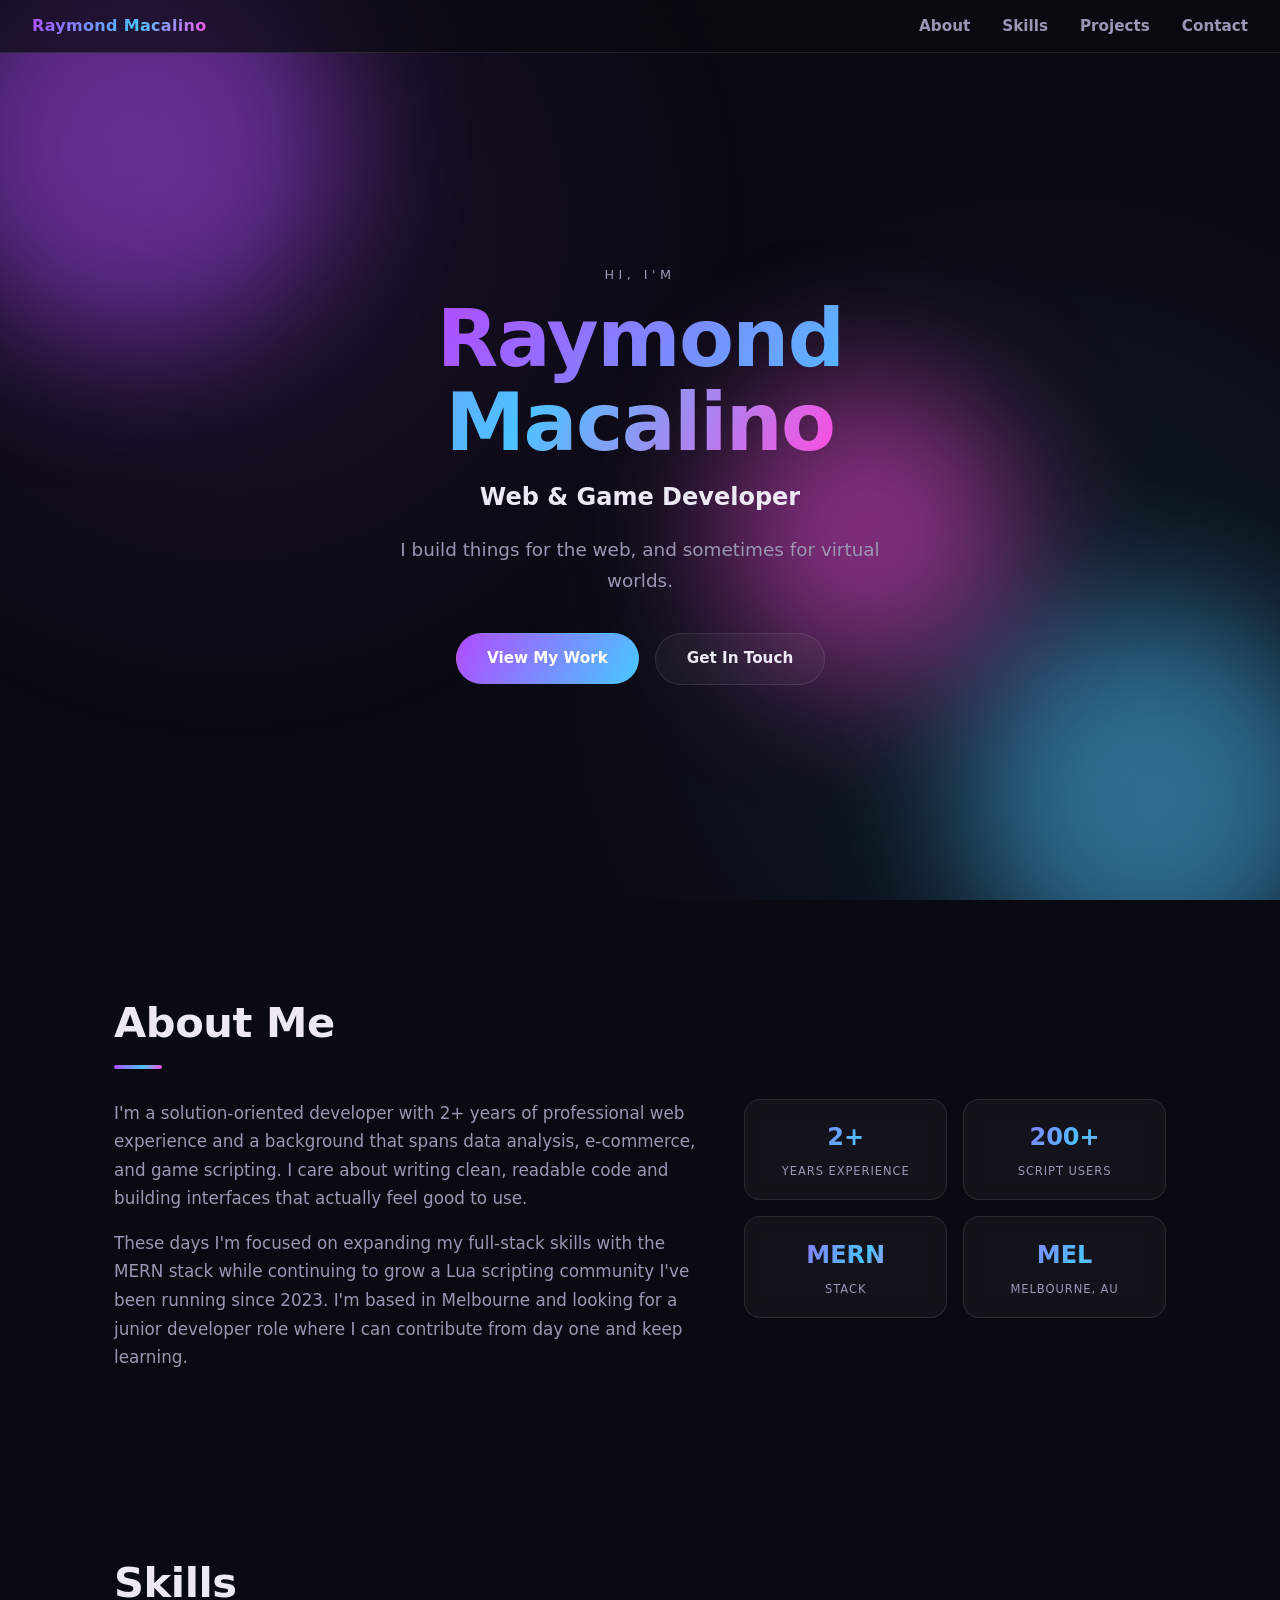
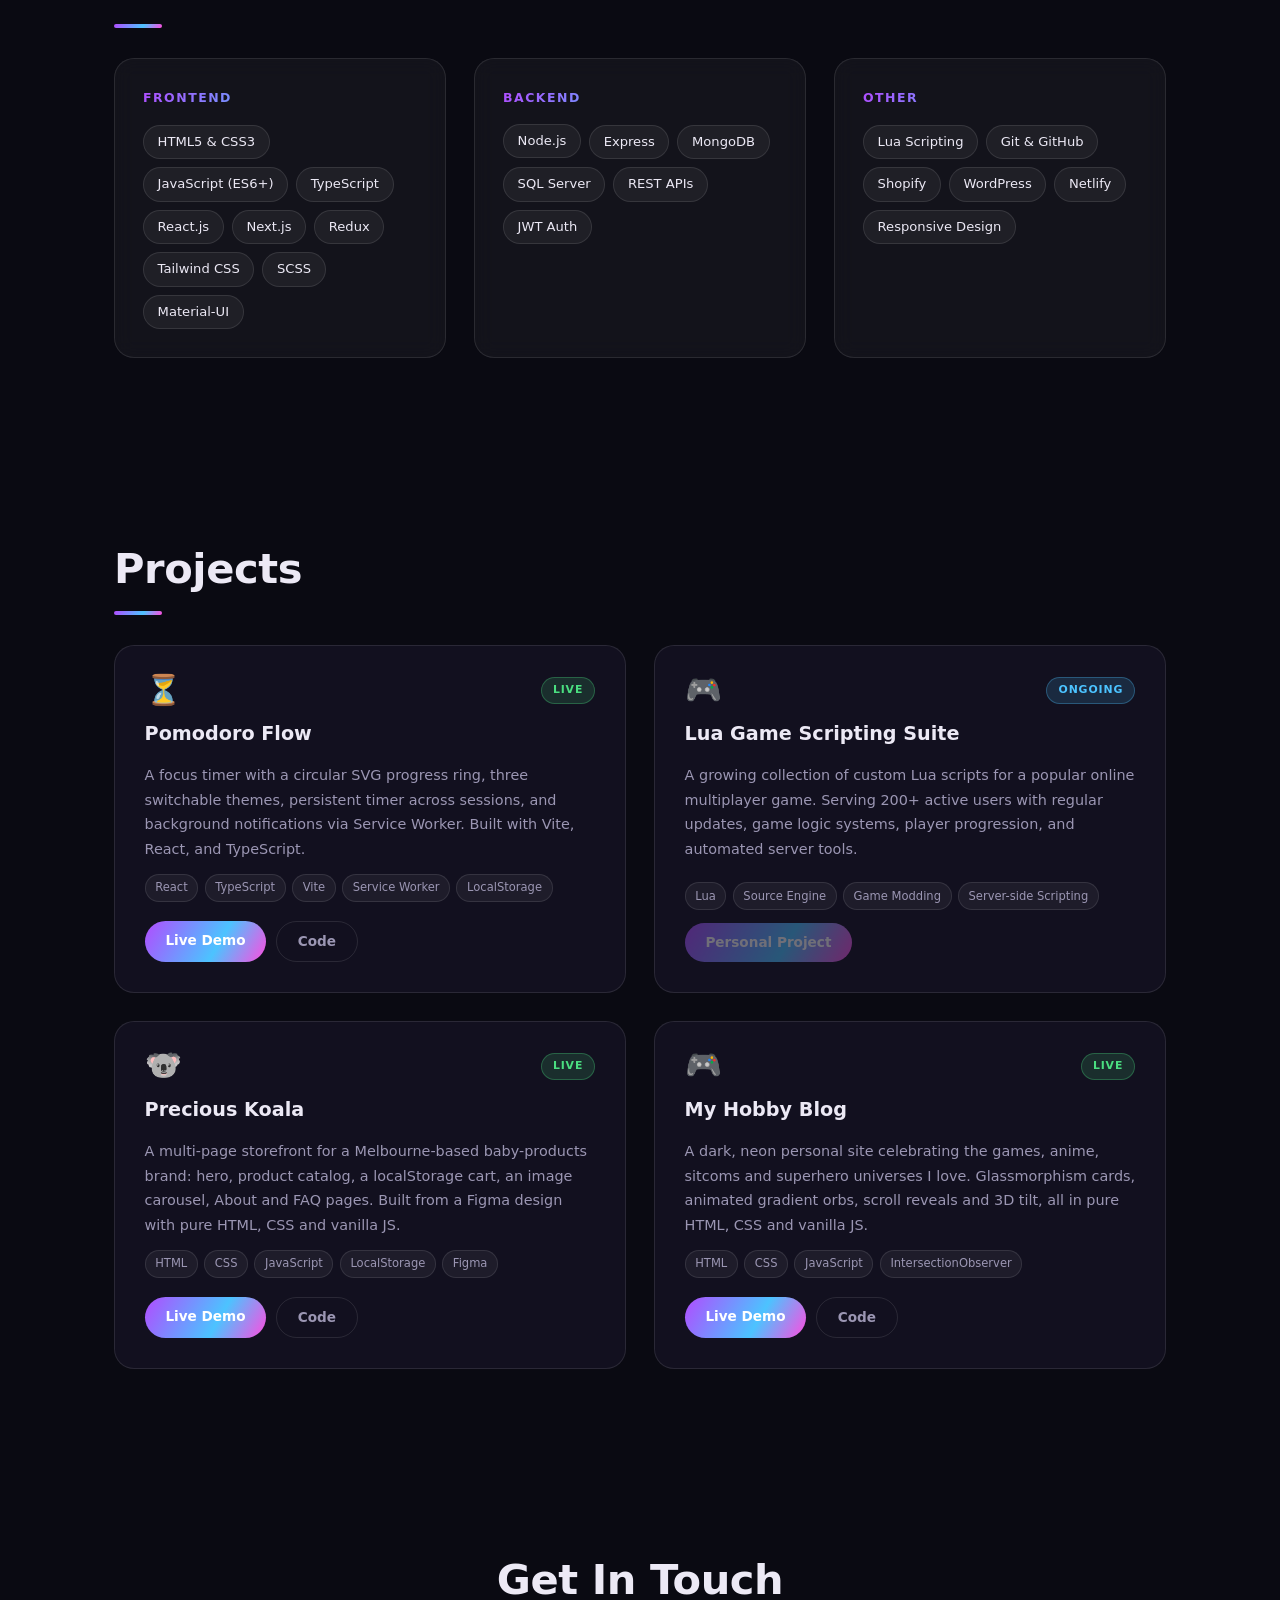
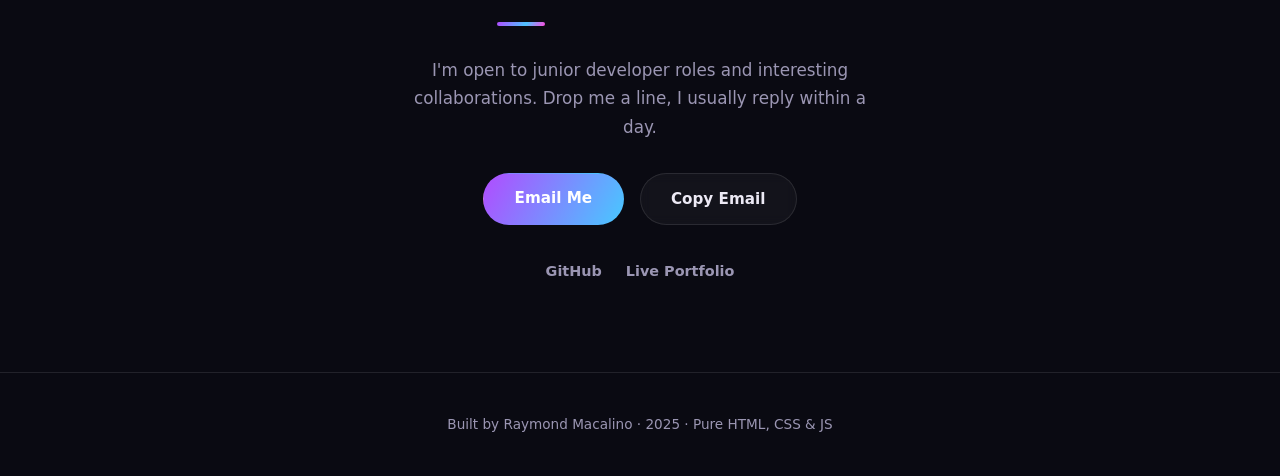
==== commit 2e9f6ca9: "update pomodoro card to link to v2 repo" ====
--- a/index.html
+++ b/index.html
@@ -124,14 +124,13 @@
             <span class="badge badge-live">Live</span>
           </div>
           <h3>Pomodoro Flow</h3>
-          <p>A focus timer with a circular SVG progress ring, three switchable themes, and a
-          localStorage-backed session log. Built with pure HTML, CSS, and vanilla JS.</p>
-          <ul class="tags" role="list" aria-label="Technologies used">
-            <li>HTML</li><li>CSS</li><li>JavaScript</li><li>LocalStorage</li><li>SVG</li>
+          <p>A focus timer with a circular SVG progress ring, three switchable themes, persistent timer across sessions, and background notifications via Service Worker. Built with Vite, React, and TypeScript.</p>
+          <ul class="tags" role="list" aria-label="Technologies used">
+            <li>React</li><li>TypeScript</li><li>Vite</li><li>Service Worker</li><li>LocalStorage</li>
           </ul>
           <div class="card-actions">
             <a href="projects/pomodoro/index.html" class="btn btn-card" target="_blank" rel="noopener">Live Demo</a>
-            <a href="https://github.com/rjmacalino/portfolio/tree/main/projects/pomodoro" class="btn btn-code" target="_blank" rel="noopener">Code</a>
+            <a href="https://github.com/rjmacalino/pomodoro-v2" class="btn btn-code" target="_blank" rel="noopener">Code</a>
           </div>
         </article>
 
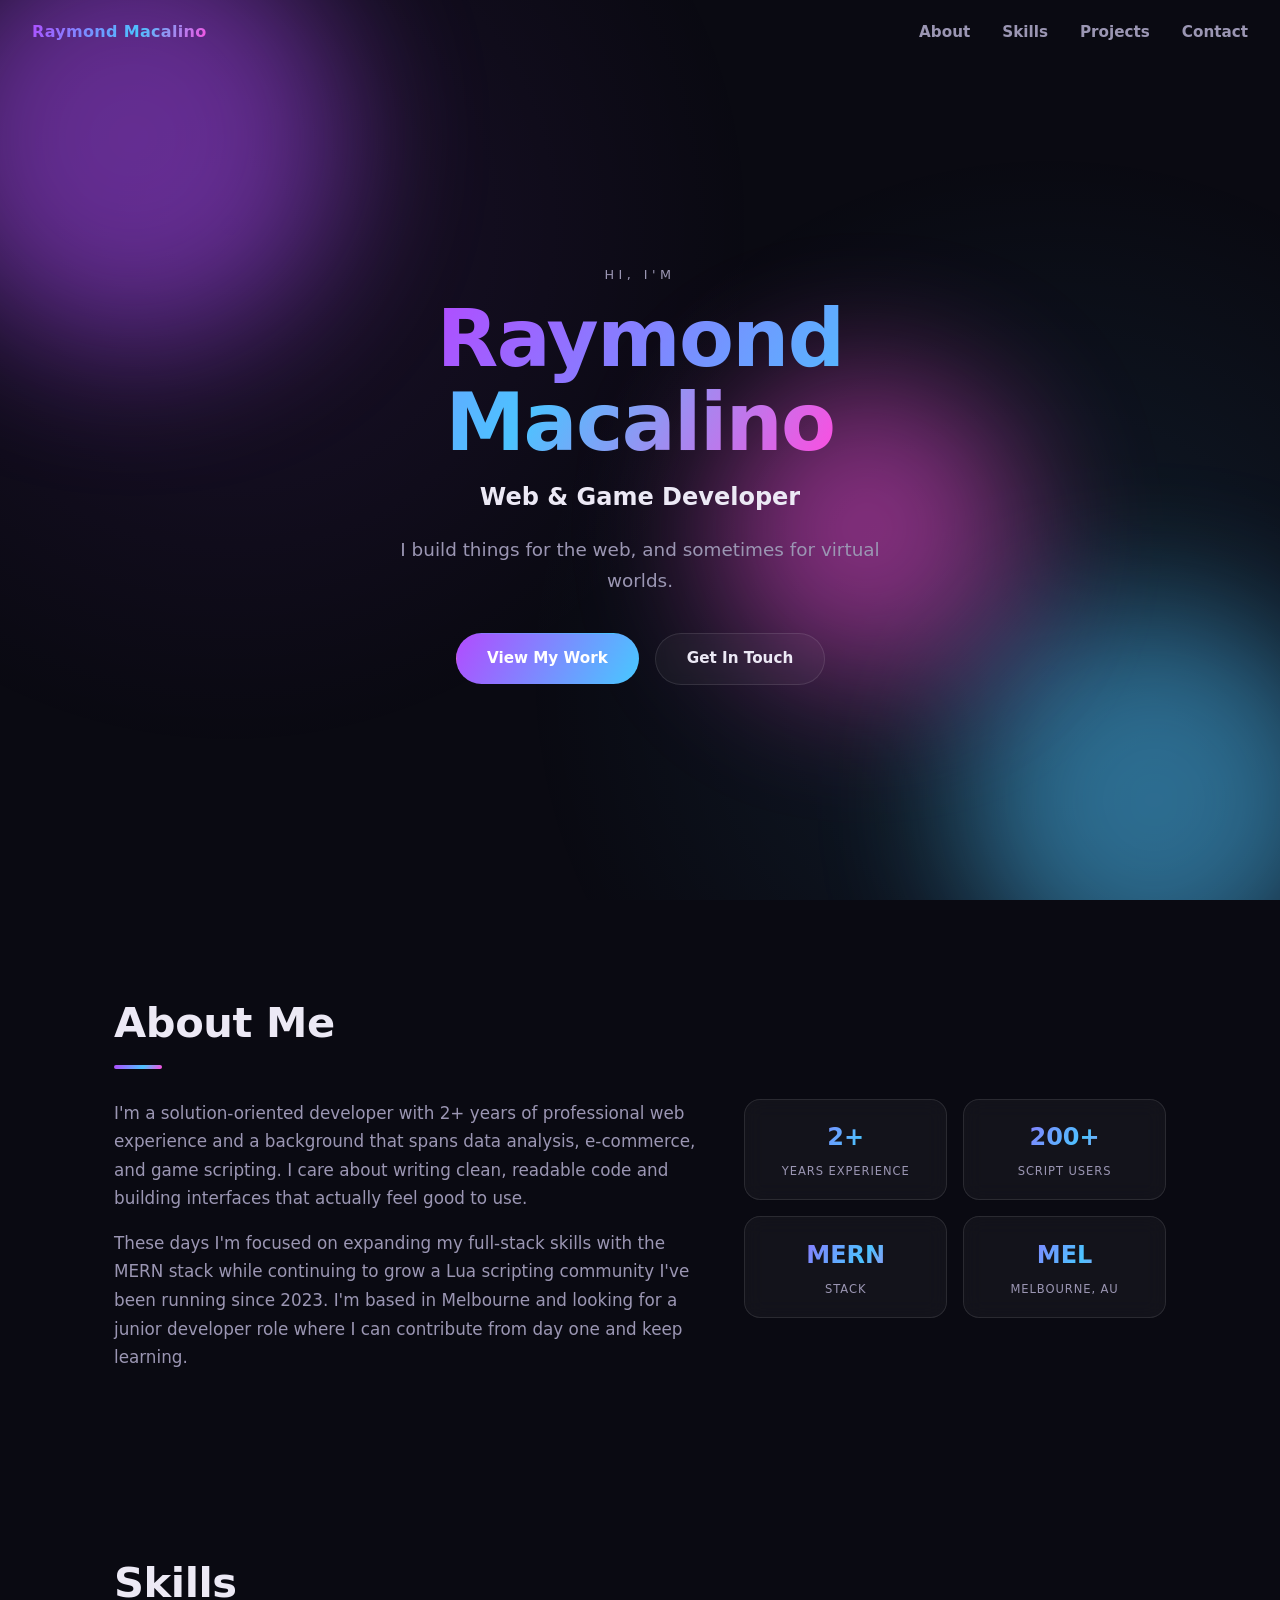
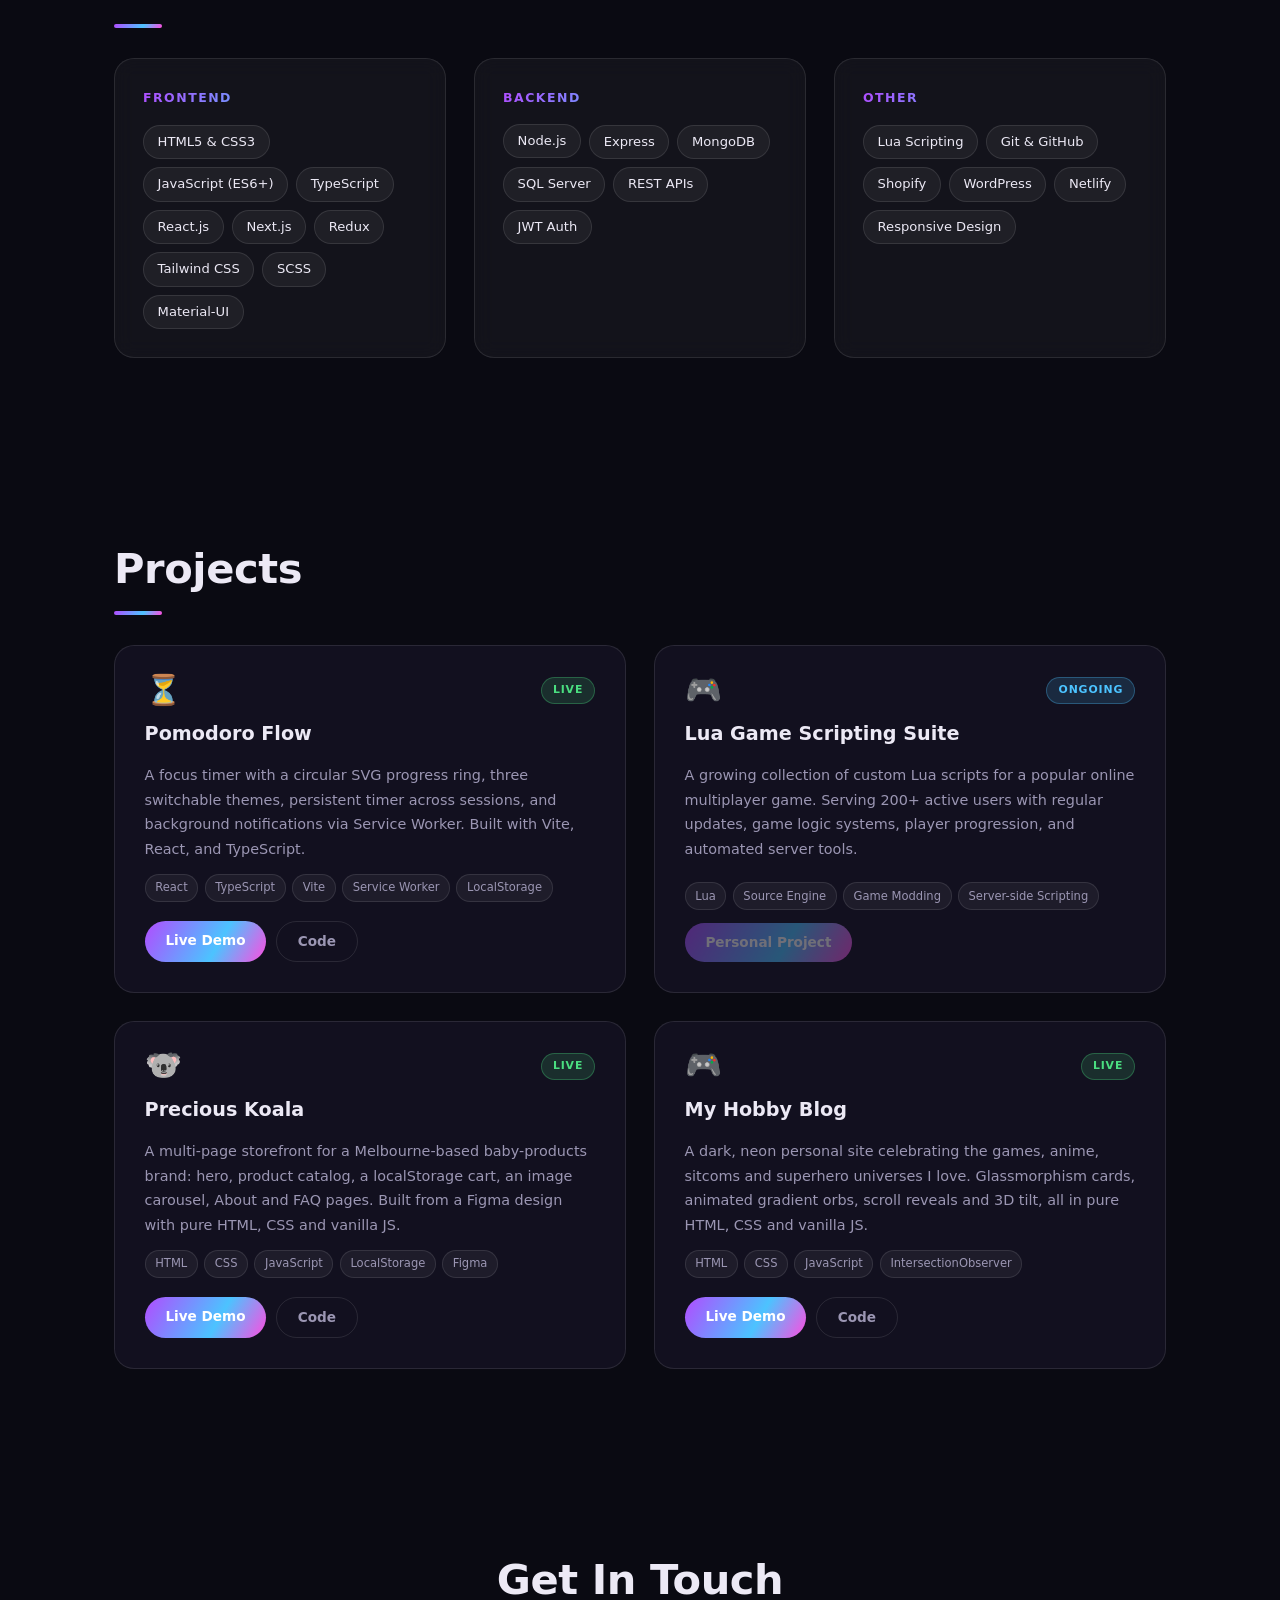
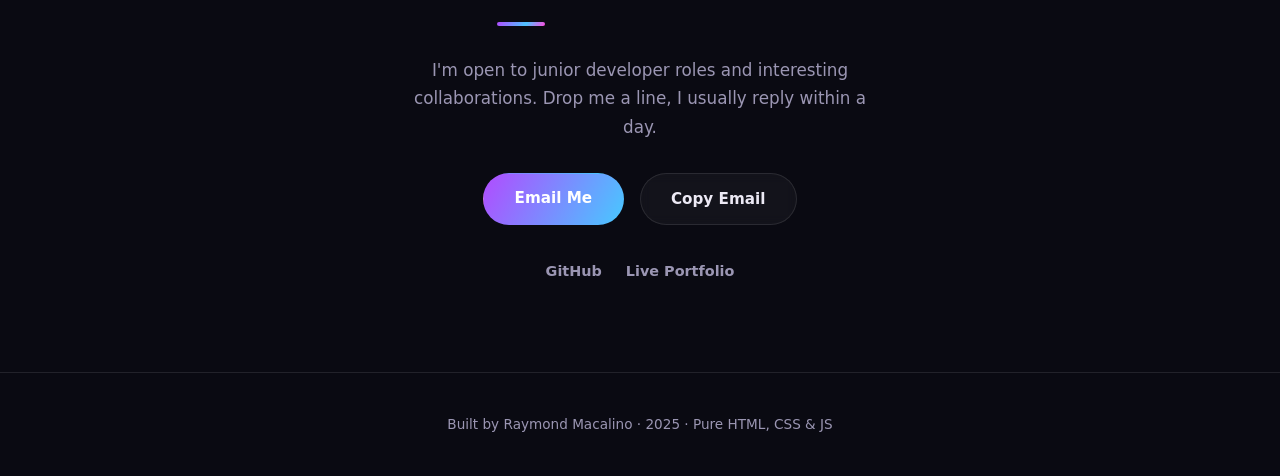
==== commit 7997c9d7: "add preciouskoala under projects/preciouskoala, update live demo link" ====
--- a/index.html
+++ b/index.html
@@ -160,7 +160,7 @@
             <li>HTML</li><li>CSS</li><li>JavaScript</li><li>LocalStorage</li><li>Figma</li>
           </ul>
           <div class="card-actions">
-            <a href="https://preciouskoala.netlify.app/" class="btn btn-card" target="_blank" rel="noopener">Live Demo</a>
+            <a href="projects/preciouskoala/index.html" class="btn btn-card" target="_blank" rel="noopener">Live Demo</a>
             <a href="https://github.com/rjmacalino/precious-koala" class="btn btn-code" target="_blank" rel="noopener">Code</a>
           </div>
         </article>
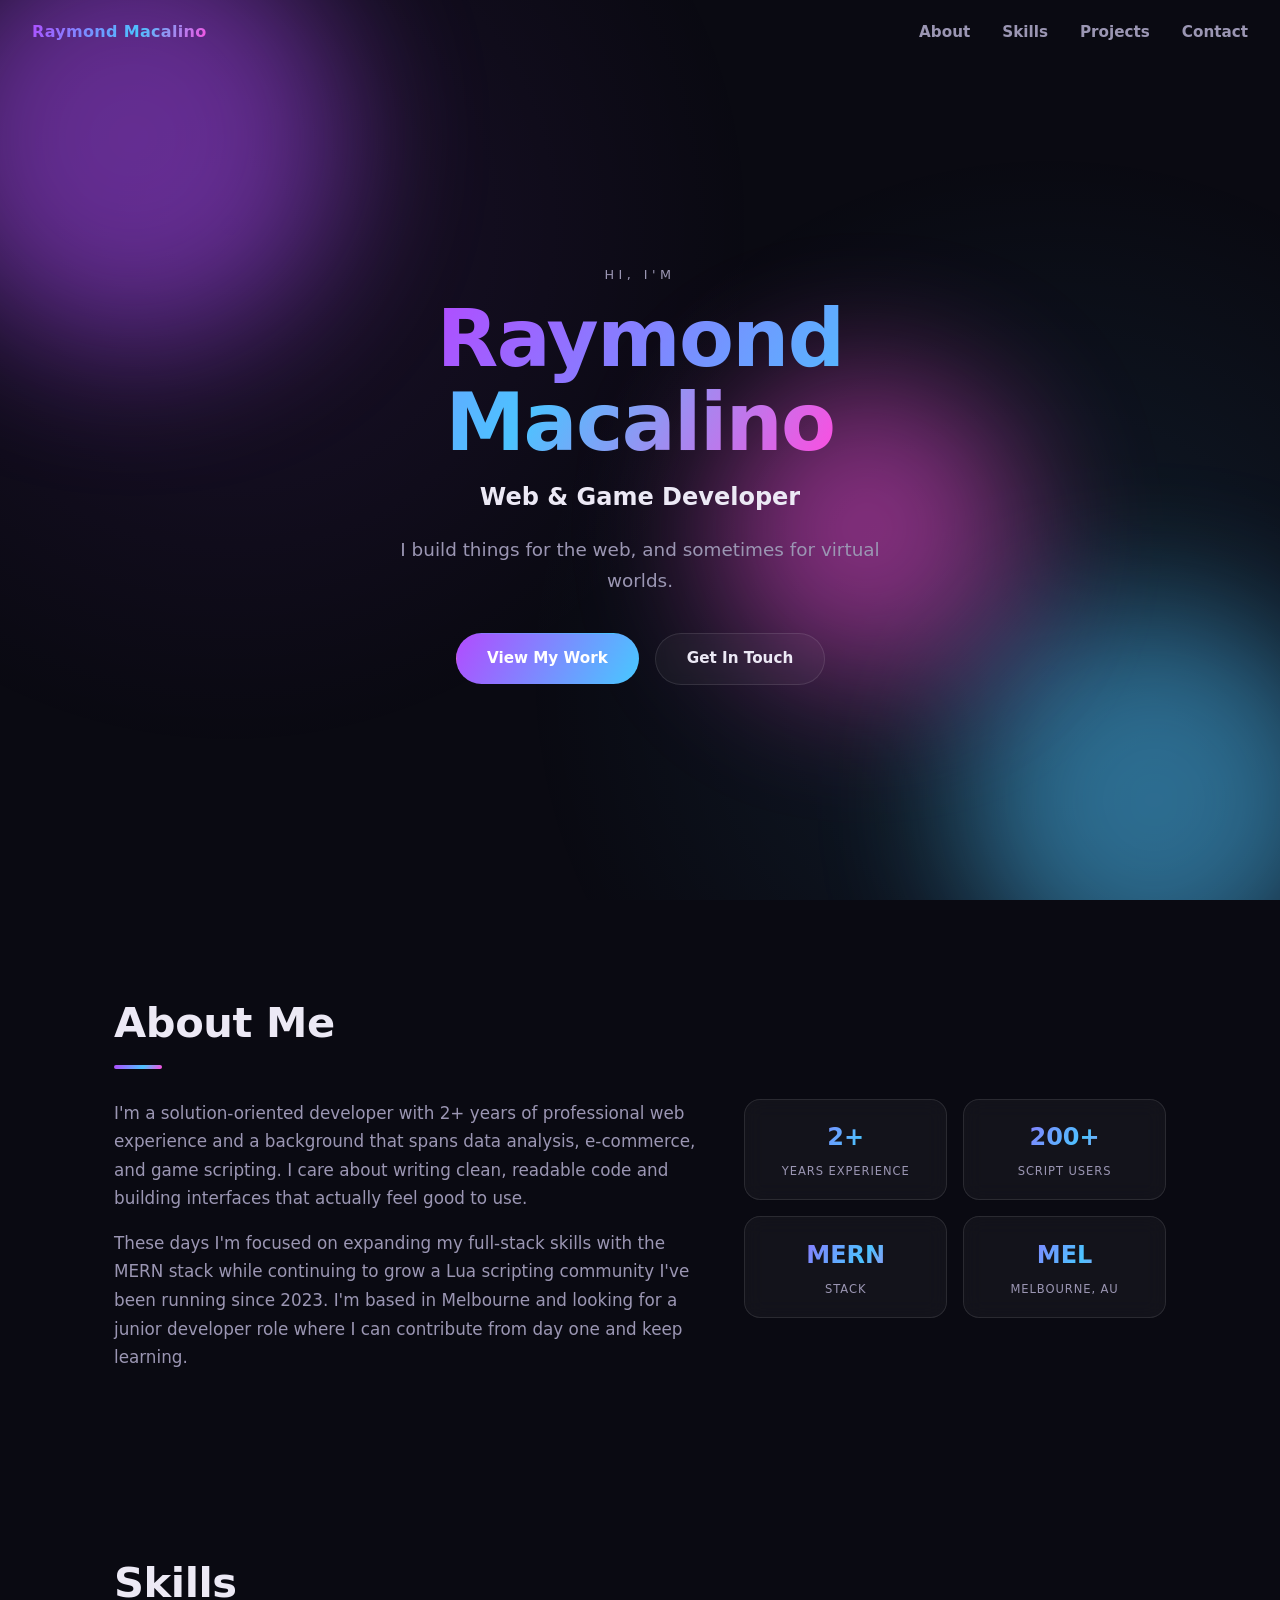
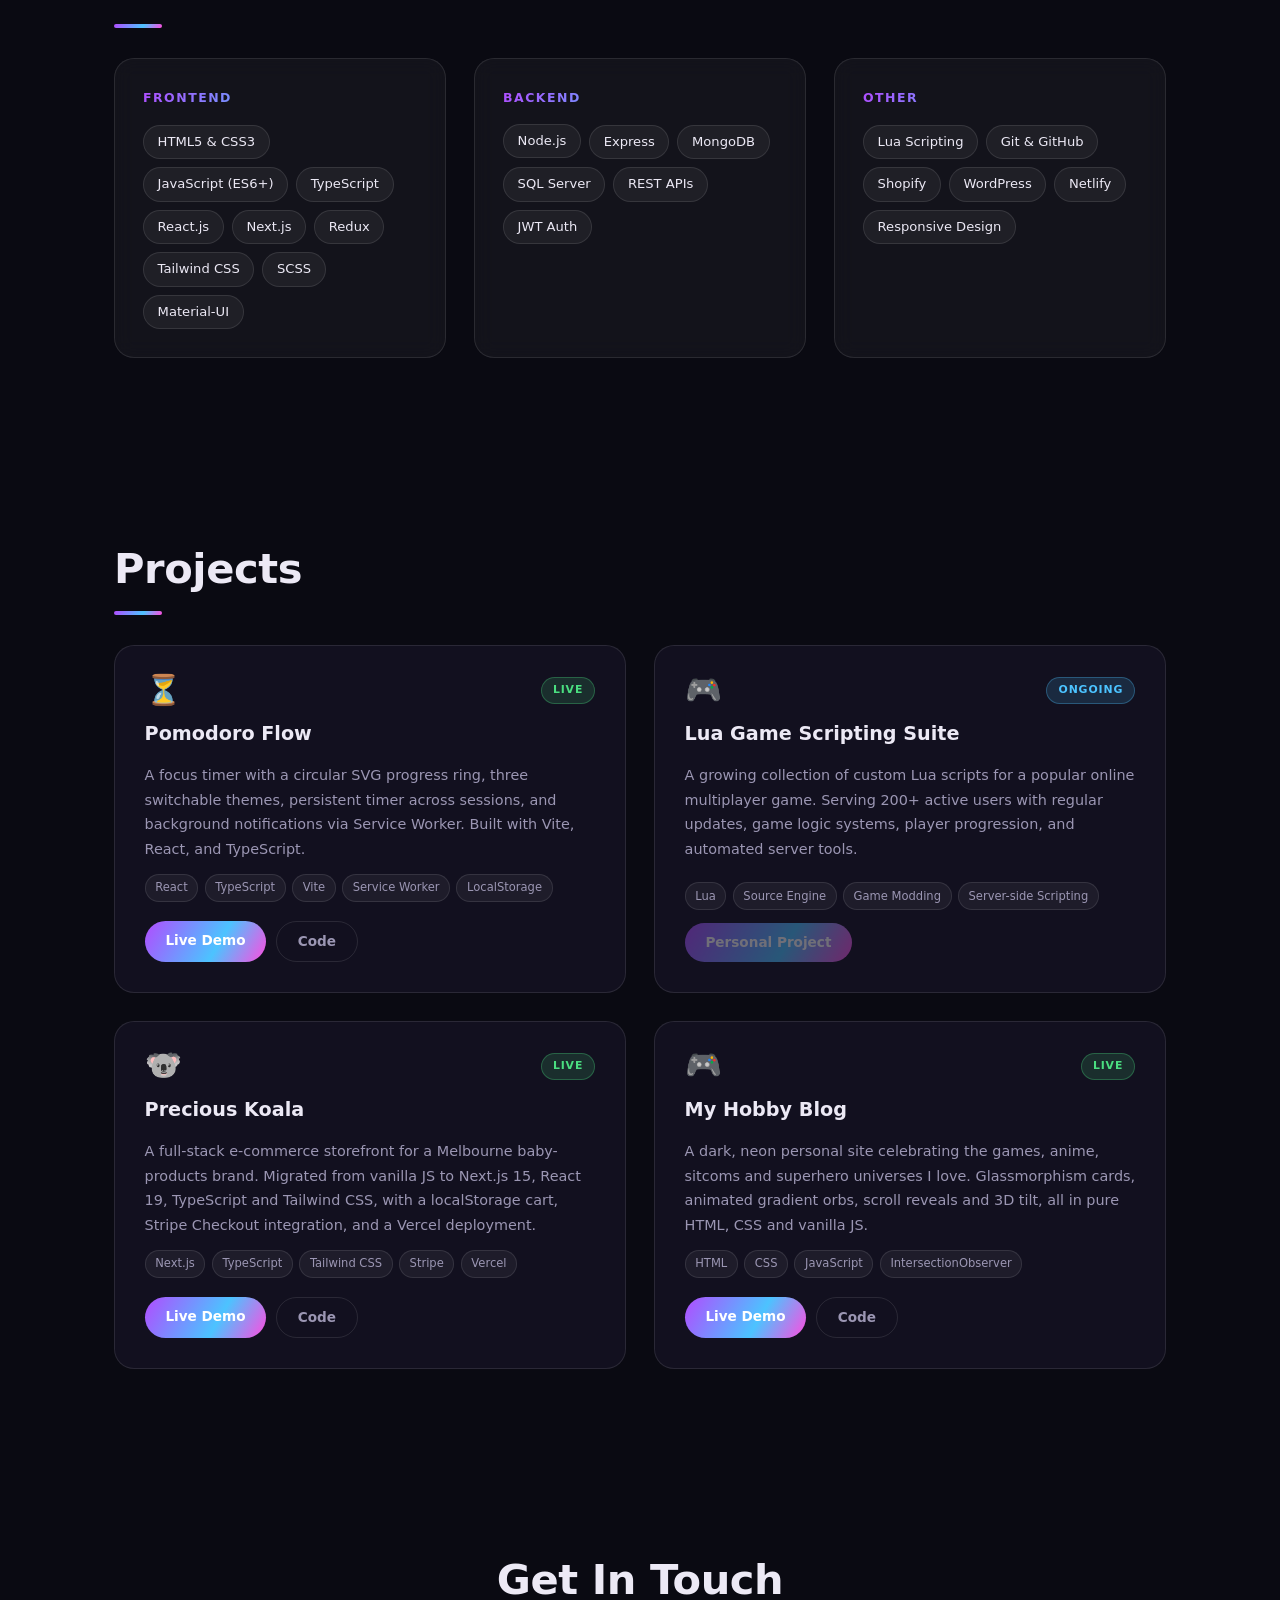
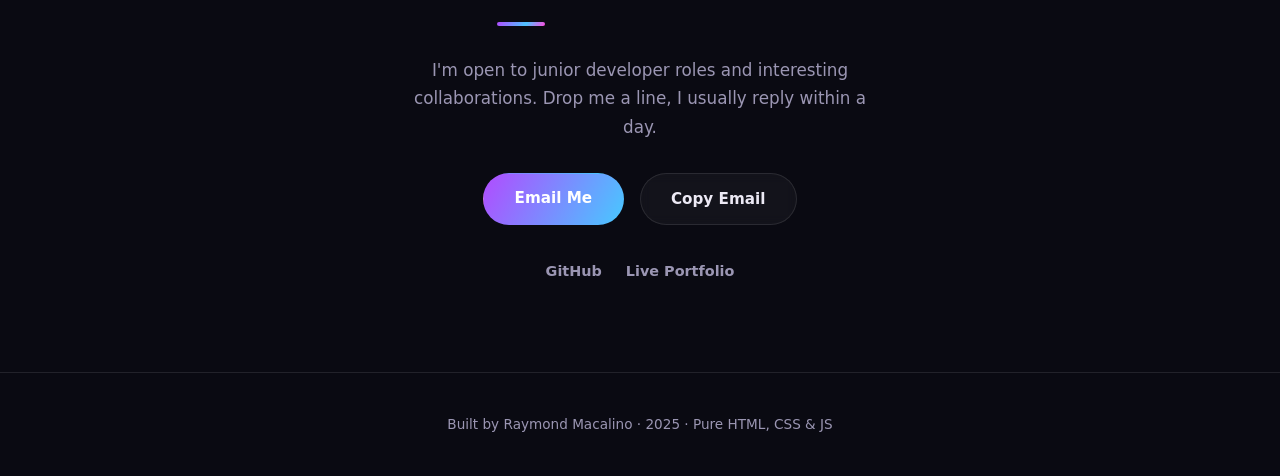
==== commit d0fb1994: "update precious koala card — new vercel url, next.js stack" ====
--- a/index.html
+++ b/index.html
@@ -155,12 +155,12 @@
             <span class="badge badge-live">Live</span>
           </div>
           <h3>Precious Koala</h3>
-          <p>A multi-page storefront for a Melbourne-based baby-products brand: hero, product catalog, a localStorage cart, an image carousel, About and FAQ pages. Built from a Figma design with pure HTML, CSS and vanilla JS.</p>
-          <ul class="tags" role="list" aria-label="Technologies used">
-            <li>HTML</li><li>CSS</li><li>JavaScript</li><li>LocalStorage</li><li>Figma</li>
+          <p>A full-stack e-commerce storefront for a Melbourne baby-products brand. Migrated from vanilla JS to Next.js 15, React 19, TypeScript and Tailwind CSS, with a localStorage cart, Stripe Checkout integration, and a Vercel deployment.</p>
+          <ul class="tags" role="list" aria-label="Technologies used">
+            <li>Next.js</li><li>TypeScript</li><li>Tailwind CSS</li><li>Stripe</li><li>Vercel</li>
           </ul>
           <div class="card-actions">
-            <a href="projects/preciouskoala/index.html" class="btn btn-card" target="_blank" rel="noopener">Live Demo</a>
+            <a href="https://precious-koala.vercel.app/" class="btn btn-card" target="_blank" rel="noopener">Live Demo</a>
             <a href="https://github.com/rjmacalino/precious-koala" class="btn btn-code" target="_blank" rel="noopener">Code</a>
           </div>
         </article>
